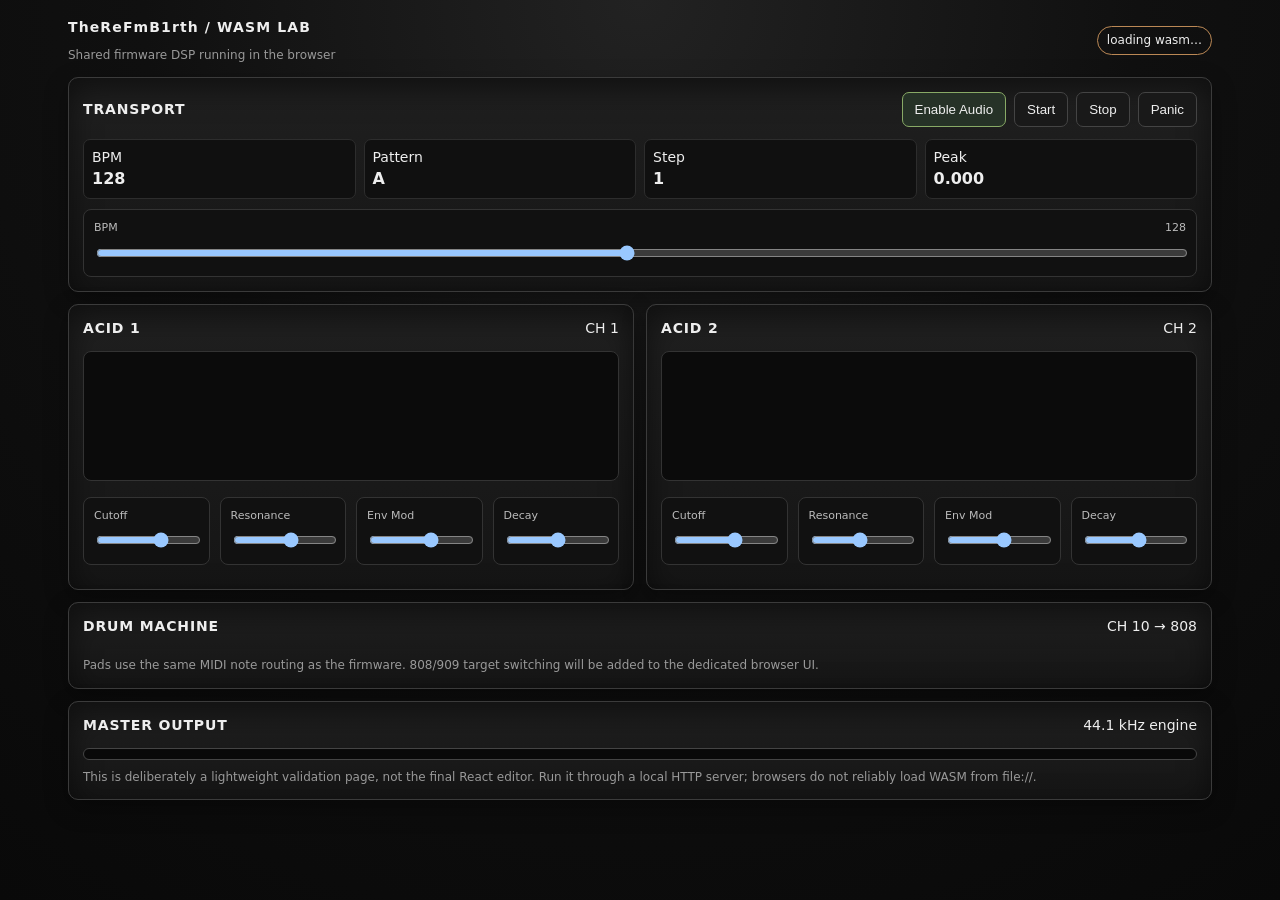
==== web/emu/index.html @ e231f52b "add browser WASM test harness" ====
<!doctype html>
<html lang="en">
<head>
  <meta charset="utf-8" />
  <meta name="viewport" content="width=device-width,initial-scale=1" />
  <title>TheReFmB1rth WASM Lab</title>
  <style>
    :root{color-scheme:dark;background:#111;color:#eee;font:14px/1.4 system-ui,sans-serif}*{box-sizing:border-box}body{margin:0;background:radial-gradient(circle at top,#222 0,#101010 45%,#090909 100%);min-height:100vh}.shell{max-width:1180px;margin:auto;padding:18px}.top{display:flex;gap:12px;align-items:center;justify-content:space-between;margin-bottom:14px}.brand{font-weight:800;letter-spacing:.08em}.status{font-size:12px;padding:5px 9px;border:1px solid #444;border-radius:999px}.ok{border-color:#5a7}.warn{border-color:#b85}.grid{display:grid;grid-template-columns:repeat(12,1fr);gap:12px}.panel{grid-column:span 6;background:linear-gradient(#202020,#151515);border:1px solid #3b3b3b;border-radius:10px;padding:14px;box-shadow:0 10px 30px #0008 inset,0 8px 24px #0005}.panel.full{grid-column:1/-1}.head{display:flex;align-items:center;justify-content:space-between;margin-bottom:12px}.title{font-weight:750;letter-spacing:.06em}.controls{display:grid;grid-template-columns:repeat(4,1fr);gap:10px}.control{background:#111;border:1px solid #333;padding:10px;border-radius:8px}.control label{display:flex;justify-content:space-between;font-size:11px;color:#bbb;margin-bottom:7px}.control input{width:100%}.row{display:flex;gap:8px;flex-wrap:wrap}.btn,.pad{appearance:none;border:1px solid #444;background:#191919;color:#eee;padding:9px 12px;border-radius:7px;cursor:pointer}.btn:hover,.pad:hover{background:#292929}.btn.primary{border-color:#8a6;background:#263227}.pad{min-width:70px}.keyboard{display:grid;grid-template-columns:repeat(13,1fr);gap:5px}.key{height:54px;border-radius:6px;background:#e8e8e8;color:#111;border:0;cursor:pointer}.key.black{background:#272727;color:#fff}.meter{height:12px;border:1px solid #444;background:#090909;border-radius:999px;overflow:hidden}.meter>i{display:block;height:100%;width:0;background:linear-gradient(90deg,#5b7,#dca54b,#c65)}canvas{width:100%;height:130px;background:#0b0b0b;border:1px solid #333;border-radius:8px}.stats{display:grid;grid-template-columns:repeat(4,1fr);gap:8px;margin-top:10px}.stat{background:#101010;border:1px solid #2d2d2d;padding:8px;border-radius:7px}.stat b{display:block;font-size:16px}.hint{color:#999;font-size:12px;margin-top:9px}.drums{display:grid;grid-template-columns:repeat(6,1fr);gap:7px}@media(max-width:800px){.panel{grid-column:1/-1}.controls{grid-template-columns:repeat(2,1fr)}.drums{grid-template-columns:repeat(3,1fr)}}
  </style>
</head>
<body>
<div class="shell">
  <div class="top"><div><div class="brand">TheReFmB1rth / WASM LAB</div><div class="hint">Shared firmware DSP running in the browser</div></div><div id="status" class="status warn">loading wasm…</div></div>
  <div class="grid">
    <section class="panel full"><div class="head"><div class="title">TRANSPORT</div><div class="row"><button id="audio" class="btn primary">Enable Audio</button><button id="start" class="btn">Start</button><button id="stop" class="btn">Stop</button><button id="panic" class="btn">Panic</button></div></div><div class="stats"><div class="stat">BPM<b id="bpmRead">128</b></div><div class="stat">Pattern<b id="pattern">A</b></div><div class="stat">Step<b id="step">1</b></div><div class="stat">Peak<b id="peak">0.000</b></div></div><div class="control" style="margin-top:10px"><label>BPM <span id="bpmVal">128</span></label><input id="bpm" type="range" min="60" max="200" value="128"></div></section>

    <section class="panel"><div class="head"><div class="title">ACID 1</div><span>CH 1</span></div><canvas id="scope1" width="600" height="130"></canvas><div class="controls" style="margin-top:10px"><div class="control"><label>Cutoff <span></span></label><input data-ch="0" data-cc="74" type="range" min="0" max="127" value="82"></div><div class="control"><label>Resonance <span></span></label><input data-ch="0" data-cc="71" type="range" min="0" max="127" value="72"></div><div class="control"><label>Env Mod <span></span></label><input data-ch="0" data-cc="1" type="range" min="0" max="127" value="78"></div><div class="control"><label>Decay <span></span></label><input data-ch="0" data-cc="73" type="range" min="0" max="127" value="64"></div></div><div class="keyboard" id="keys1" style="margin-top:10px"></div></section>

    <section class="panel"><div class="head"><div class="title">ACID 2</div><span>CH 2</span></div><canvas id="scope2" width="600" height="130"></canvas><div class="controls" style="margin-top:10px"><div class="control"><label>Cutoff <span></span></label><input data-ch="1" data-cc="74" type="range" min="0" max="127" value="76"></div><div class="control"><label>Resonance <span></span></label><input data-ch="1" data-cc="71" type="range" min="0" max="127" value="60"></div><div class="control"><label>Env Mod <span></span></label><input data-ch="1" data-cc="1" type="range" min="0" max="127" value="70"></div><div class="control"><label>Decay <span></span></label><input data-ch="1" data-cc="73" type="range" min="0" max="127" value="68"></div></div><div class="keyboard" id="keys2" style="margin-top:10px"></div></section>

    <section class="panel full"><div class="head"><div class="title">DRUM MACHINE</div><span>CH 10 → 808</span></div><div class="drums" id="drums"></div><div class="hint">Pads use the same MIDI note routing as the firmware. 808/909 target switching will be added to the dedicated browser UI.</div></section>

    <section class="panel full"><div class="head"><div class="title">MASTER OUTPUT</div><span>44.1 kHz engine</span></div><div class="meter"><i id="meter"></i></div><div class="hint">This is deliberately a lightweight validation page, not the final React editor. Run it through a local HTTP server; browsers do not reliably load WASM from file://.</div></section>
  </div>
</div>
<script type="module">
import createRefm from './refm.js';

const statusEl=document.querySelector('#status');
let mod,ctx,node,ptr,frames=1024,running=false,lastBlock=new Float32Array(frames*2);
const q=s=>document.querySelector(s);
const midi=(...bytes)=>bytes.forEach(b=>mod._refm_wasm_midi(b));
const cc=(ch,n,v)=>midi(0xB0|ch,n,Number(v));
const noteOn=(ch,n,v=110)=>midi(0x90|ch,n,v);
const noteOff=(ch,n)=>midi(0x80|ch,n,0);

function buildKeys(id,ch){const root=q(id);for(let i=0;i<13;i++){const n=48+i,b=document.createElement('button');b.className='key'+([1,3,6,8,10].includes(i%12)?' black':'');b.textContent=['C','C#','D','D#','E','F','F#','G','G#','A','A#','B','C'][i];const on=e=>{e.preventDefault();noteOn(ch,n)};const off=e=>{e.preventDefault();noteOff(ch,n)};b.addEventListener('pointerdown',on);['pointerup','pointerleave','pointercancel'].forEach(ev=>b.addEventListener(ev,off));root.appendChild(b)}}
const drumNotes=[['BD',36],['SD',38],['CP',39],['RS',37],['CH',42],['OH',46],['LT',41],['MT',45],['HT',48],['CR',49],['RD',51]];
function buildDrums(){for(const [name,n] of drumNotes){const b=document.createElement('button');b.className='pad';b.textContent=name;b.onclick=()=>noteOn(9,n,118);q('#drums').appendChild(b)}}
function drawScope(canvas,data,channel){const c=canvas.getContext('2d'),w=canvas.width,h=canvas.height;c.clearRect(0,0,w,h);c.strokeStyle='#303030';c.beginPath();c.moveTo(0,h/2);c.lineTo(w,h/2);c.stroke();c.strokeStyle=channel?'#d79b55':'#79c99e';c.beginPath();for(let x=0;x<w;x++){const i=Math.floor(x/w*frames);const y=h/2-data[i*2+channel]*h*.42;if(x===0)c.moveTo(x,y);else c.lineTo(x,y)}c.stroke()}
async function enableAudio(){if(ctx){await ctx.resume();return}ctx=new AudioContext({sampleRate:44100});ptr=mod._malloc(frames*2*4);node=ctx.createScriptProcessor(frames,0,2);node.onaudioprocess=e=>{mod._refm_wasm_render(ptr,frames);const base=ptr>>2,heap=mod.HEAP32,l=e.outputBuffer.getChannelData(0),r=e.outputBuffer.getChannelData(1);let peak=0;for(let i=0;i<frames;i++){const lv=heap[base+i*2]/32768,rv=heap[base+i*2+1]/32768;l[i]=lv;r[i]=rv;lastBlock[i*2]=lv;lastBlock[i*2+1]=rv;peak=Math.max(peak,Math.abs(lv),Math.abs(rv))}q('#meter').style.width=Math.min(100,peak*120)+'%';q('#peak').textContent=peak.toFixed(3)};node.connect(ctx.destination);await ctx.resume();q('#audio').textContent='Audio Enabled'}
function applyBpm(){const bpm=Number(q('#bpm').value);mod._refm_wasm_init(bpm);q('#bpmVal').textContent=bpm;q('#bpmRead').textContent=bpm;document.querySelectorAll('[data-cc]').forEach(el=>cc(Number(el.dataset.ch),Number(el.dataset.cc),Number(el.value)))}

try{mod=await createRefm({locateFile:p=>p.endsWith('.wasm')?'./refm.wasm':p});mod._refm_wasm_init(128);buildKeys('#keys1',0);buildKeys('#keys2',1);buildDrums();document.querySelectorAll('[data-cc]').forEach(el=>{el.addEventListener('input',()=>cc(Number(el.dataset.ch),Number(el.dataset.cc),Number(el.value)));el.dispatchEvent(new Event('input'))});q('#audio').onclick=enableAudio;q('#start').onclick=()=>{midi(0xFA);running=true};q('#stop').onclick=()=>{midi(0xFC);running=false};q('#panic').onclick=()=>mod._refm_wasm_panic();q('#bpm').onchange=applyBpm;statusEl.textContent='WASM ready';statusEl.className='status ok';setInterval(()=>{q('#step').textContent=mod._refm_wasm_step()+1;q('#pattern').textContent=String.fromCharCode(65+mod._refm_wasm_pattern());q('#bpmRead').textContent=mod._refm_wasm_bpm();drawScope(q('#scope1'),lastBlock,0);drawScope(q('#scope2'),lastBlock,1)},60)}catch(err){console.error(err);statusEl.textContent='WASM load failed';statusEl.className='status warn'}
</script>
</body>
</html>
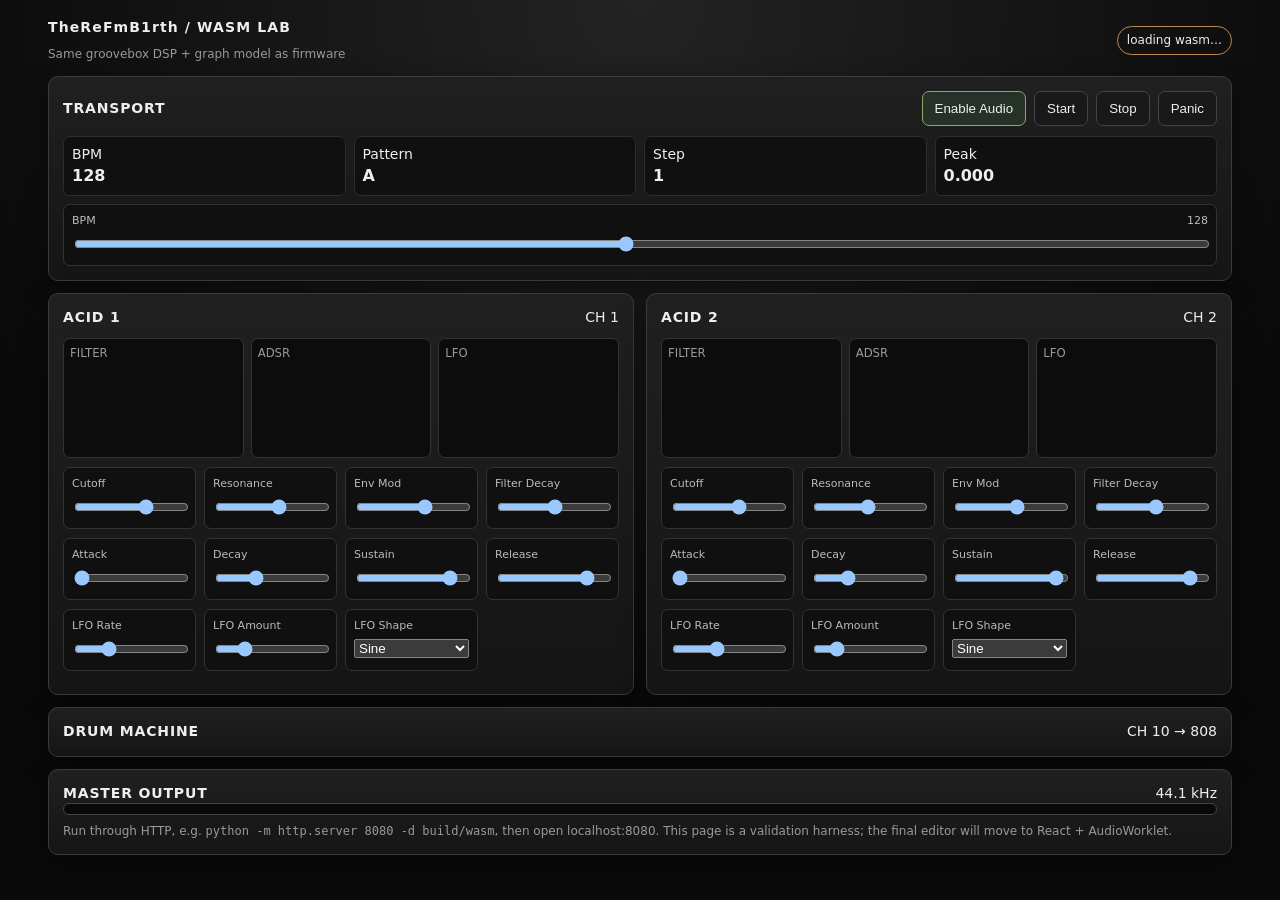
==== commit ca6f97a6: "add shared filter adsr lfo wasm graphs" ====
--- a/web/emu/index.html
+++ b/web/emu/index.html
@@ -1,47 +1,32 @@
 <!doctype html>
 <html lang="en">
 <head>
-  <meta charset="utf-8" />
-  <meta name="viewport" content="width=device-width,initial-scale=1" />
-  <title>TheReFmB1rth WASM Lab</title>
-  <style>
-    :root{color-scheme:dark;background:#111;color:#eee;font:14px/1.4 system-ui,sans-serif}*{box-sizing:border-box}body{margin:0;background:radial-gradient(circle at top,#222 0,#101010 45%,#090909 100%);min-height:100vh}.shell{max-width:1180px;margin:auto;padding:18px}.top{display:flex;gap:12px;align-items:center;justify-content:space-between;margin-bottom:14px}.brand{font-weight:800;letter-spacing:.08em}.status{font-size:12px;padding:5px 9px;border:1px solid #444;border-radius:999px}.ok{border-color:#5a7}.warn{border-color:#b85}.grid{display:grid;grid-template-columns:repeat(12,1fr);gap:12px}.panel{grid-column:span 6;background:linear-gradient(#202020,#151515);border:1px solid #3b3b3b;border-radius:10px;padding:14px;box-shadow:0 10px 30px #0008 inset,0 8px 24px #0005}.panel.full{grid-column:1/-1}.head{display:flex;align-items:center;justify-content:space-between;margin-bottom:12px}.title{font-weight:750;letter-spacing:.06em}.controls{display:grid;grid-template-columns:repeat(4,1fr);gap:10px}.control{background:#111;border:1px solid #333;padding:10px;border-radius:8px}.control label{display:flex;justify-content:space-between;font-size:11px;color:#bbb;margin-bottom:7px}.control input{width:100%}.row{display:flex;gap:8px;flex-wrap:wrap}.btn,.pad{appearance:none;border:1px solid #444;background:#191919;color:#eee;padding:9px 12px;border-radius:7px;cursor:pointer}.btn:hover,.pad:hover{background:#292929}.btn.primary{border-color:#8a6;background:#263227}.pad{min-width:70px}.keyboard{display:grid;grid-template-columns:repeat(13,1fr);gap:5px}.key{height:54px;border-radius:6px;background:#e8e8e8;color:#111;border:0;cursor:pointer}.key.black{background:#272727;color:#fff}.meter{height:12px;border:1px solid #444;background:#090909;border-radius:999px;overflow:hidden}.meter>i{display:block;height:100%;width:0;background:linear-gradient(90deg,#5b7,#dca54b,#c65)}canvas{width:100%;height:130px;background:#0b0b0b;border:1px solid #333;border-radius:8px}.stats{display:grid;grid-template-columns:repeat(4,1fr);gap:8px;margin-top:10px}.stat{background:#101010;border:1px solid #2d2d2d;padding:8px;border-radius:7px}.stat b{display:block;font-size:16px}.hint{color:#999;font-size:12px;margin-top:9px}.drums{display:grid;grid-template-columns:repeat(6,1fr);gap:7px}@media(max-width:800px){.panel{grid-column:1/-1}.controls{grid-template-columns:repeat(2,1fr)}.drums{grid-template-columns:repeat(3,1fr)}}
-  </style>
+<meta charset="utf-8"><meta name="viewport" content="width=device-width,initial-scale=1"><title>TheReFmB1rth WASM Lab</title>
+<style>
+:root{color-scheme:dark;background:#111;color:#eee;font:14px/1.4 system-ui,sans-serif}*{box-sizing:border-box}body{margin:0;background:radial-gradient(circle at top,#232323,#0a0a0a 65%);min-height:100vh}.shell{max-width:1220px;margin:auto;padding:18px}.top,.head{display:flex;gap:12px;align-items:center;justify-content:space-between}.top{margin-bottom:14px}.brand{font-weight:800;letter-spacing:.08em}.status{font-size:12px;padding:5px 9px;border:1px solid #555;border-radius:999px}.ok{border-color:#5a7}.warn{border-color:#b85}.grid{display:grid;grid-template-columns:repeat(12,1fr);gap:12px}.panel{grid-column:span 6;background:linear-gradient(#202020,#151515);border:1px solid #3b3b3b;border-radius:10px;padding:14px;box-shadow:0 8px 26px #0006}.panel.full{grid-column:1/-1}.title{font-weight:750;letter-spacing:.06em}.controls{display:grid;grid-template-columns:repeat(4,1fr);gap:8px;margin-top:9px}.control{background:#101010;border:1px solid #333;padding:8px;border-radius:7px}.control label{display:flex;justify-content:space-between;font-size:11px;color:#bbb;margin-bottom:5px}.control input,.control select{width:100%}.row{display:flex;gap:8px;flex-wrap:wrap}.btn,.pad{border:1px solid #444;background:#191919;color:#eee;padding:9px 12px;border-radius:7px;cursor:pointer}.btn.primary{border-color:#8a6;background:#263227}.keyboard{display:grid;grid-template-columns:repeat(13,1fr);gap:4px;margin-top:9px}.key{height:50px;border-radius:5px;background:#e8e8e8;color:#111;border:0}.key.black{background:#292929;color:#fff}.graphs{display:grid;grid-template-columns:repeat(3,1fr);gap:7px;margin-top:10px}.graphBox{background:#0c0c0c;border:1px solid #333;border-radius:7px;padding:6px}.graphBox small{display:block;color:#999;margin-bottom:4px}.graphBox canvas{width:100%;height:86px;display:block}.stats{display:grid;grid-template-columns:repeat(4,1fr);gap:8px;margin-top:10px}.stat{background:#101010;border:1px solid #2d2d2d;padding:8px;border-radius:7px}.stat b{display:block;font-size:16px}.meter{height:12px;border:1px solid #444;background:#090909;border-radius:999px;overflow:hidden}.meter i{display:block;height:100%;width:0;background:linear-gradient(90deg,#5b7,#dca54b,#c65)}.hint{color:#999;font-size:12px;margin-top:8px}.drums{display:grid;grid-template-columns:repeat(6,1fr);gap:7px}@media(max-width:850px){.panel{grid-column:1/-1}.controls{grid-template-columns:repeat(2,1fr)}.graphs{grid-template-columns:1fr}.drums{grid-template-columns:repeat(3,1fr)}}
+</style>
 </head>
-<body>
-<div class="shell">
-  <div class="top"><div><div class="brand">TheReFmB1rth / WASM LAB</div><div class="hint">Shared firmware DSP running in the browser</div></div><div id="status" class="status warn">loading wasm…</div></div>
-  <div class="grid">
-    <section class="panel full"><div class="head"><div class="title">TRANSPORT</div><div class="row"><button id="audio" class="btn primary">Enable Audio</button><button id="start" class="btn">Start</button><button id="stop" class="btn">Stop</button><button id="panic" class="btn">Panic</button></div></div><div class="stats"><div class="stat">BPM<b id="bpmRead">128</b></div><div class="stat">Pattern<b id="pattern">A</b></div><div class="stat">Step<b id="step">1</b></div><div class="stat">Peak<b id="peak">0.000</b></div></div><div class="control" style="margin-top:10px"><label>BPM <span id="bpmVal">128</span></label><input id="bpm" type="range" min="60" max="200" value="128"></div></section>
+<body><div class="shell">
+<div class="top"><div><div class="brand">TheReFmB1rth / WASM LAB</div><div class="hint">Same groovebox DSP + graph model as firmware</div></div><div id="status" class="status warn">loading wasm…</div></div>
+<div class="grid">
+<section class="panel full"><div class="head"><div class="title">TRANSPORT</div><div class="row"><button id="audio" class="btn primary">Enable Audio</button><button id="start" class="btn">Start</button><button id="stop" class="btn">Stop</button><button id="panic" class="btn">Panic</button></div></div><div class="stats"><div class="stat">BPM<b id="bpmRead">128</b></div><div class="stat">Pattern<b id="pattern">A</b></div><div class="stat">Step<b id="step">1</b></div><div class="stat">Peak<b id="peak">0.000</b></div></div><div class="control" style="margin-top:8px"><label>BPM <span id="bpmVal">128</span></label><input id="bpm" type="range" min="60" max="200" value="128"></div></section>
 
-    <section class="panel"><div class="head"><div class="title">ACID 1</div><span>CH 1</span></div><canvas id="scope1" width="600" height="130"></canvas><div class="controls" style="margin-top:10px"><div class="control"><label>Cutoff <span></span></label><input data-ch="0" data-cc="74" type="range" min="0" max="127" value="82"></div><div class="control"><label>Resonance <span></span></label><input data-ch="0" data-cc="71" type="range" min="0" max="127" value="72"></div><div class="control"><label>Env Mod <span></span></label><input data-ch="0" data-cc="1" type="range" min="0" max="127" value="78"></div><div class="control"><label>Decay <span></span></label><input data-ch="0" data-cc="73" type="range" min="0" max="127" value="64"></div></div><div class="keyboard" id="keys1" style="margin-top:10px"></div></section>
+<section class="panel" id="acid1"><div class="head"><div class="title">ACID 1</div><span>CH 1</span></div><div class="graphs"><div class="graphBox"><small>FILTER</small><canvas data-graph="0" width="220" height="86"></canvas></div><div class="graphBox"><small>ADSR</small><canvas data-graph="1" width="220" height="86"></canvas></div><div class="graphBox"><small>LFO</small><canvas data-graph="2" width="220" height="86"></canvas></div></div><div class="controls"><div class="control"><label>Cutoff</label><input data-ch="0" data-cc="74" type="range" min="0" max="127" value="82"></div><div class="control"><label>Resonance</label><input data-ch="0" data-cc="71" type="range" min="0" max="127" value="72"></div><div class="control"><label>Env Mod</label><input data-ch="0" data-cc="1" type="range" min="0" max="127" value="78"></div><div class="control"><label>Filter Decay</label><input data-ch="0" data-cc="73" type="range" min="0" max="127" value="64"></div></div><div class="controls"><div class="control"><label>Attack</label><input data-track="0" data-mod="0" type="range" min="0" max="127" value="0"></div><div class="control"><label>Decay</label><input data-track="0" data-mod="1" type="range" min="0" max="127" value="42"></div><div class="control"><label>Sustain</label><input data-track="0" data-mod="2" type="range" min="0" max="127" value="110"></div><div class="control"><label>Release</label><input data-track="0" data-mod="3" type="range" min="0" max="127" value="105"></div></div><div class="controls"><div class="control"><label>LFO Rate</label><input data-track="0" data-mod="4" type="range" min="0" max="127" value="35"></div><div class="control"><label>LFO Amount</label><input data-track="0" data-mod="5" type="range" min="0" max="127" value="28"></div><div class="control"><label>LFO Shape</label><select data-track="0" data-mod="6"><option value="0">Sine</option><option value="1">Triangle</option><option value="2">Saw</option><option value="3">Square</option></select></div></div><div class="keyboard" id="keys1"></div></section>
 
-    <section class="panel"><div class="head"><div class="title">ACID 2</div><span>CH 2</span></div><canvas id="scope2" width="600" height="130"></canvas><div class="controls" style="margin-top:10px"><div class="control"><label>Cutoff <span></span></label><input data-ch="1" data-cc="74" type="range" min="0" max="127" value="76"></div><div class="control"><label>Resonance <span></span></label><input data-ch="1" data-cc="71" type="range" min="0" max="127" value="60"></div><div class="control"><label>Env Mod <span></span></label><input data-ch="1" data-cc="1" type="range" min="0" max="127" value="70"></div><div class="control"><label>Decay <span></span></label><input data-ch="1" data-cc="73" type="range" min="0" max="127" value="68"></div></div><div class="keyboard" id="keys2" style="margin-top:10px"></div></section>
+<section class="panel" id="acid2"><div class="head"><div class="title">ACID 2</div><span>CH 2</span></div><div class="graphs"><div class="graphBox"><small>FILTER</small><canvas data-graph="0" width="220" height="86"></canvas></div><div class="graphBox"><small>ADSR</small><canvas data-graph="1" width="220" height="86"></canvas></div><div class="graphBox"><small>LFO</small><canvas data-graph="2" width="220" height="86"></canvas></div></div><div class="controls"><div class="control"><label>Cutoff</label><input data-ch="1" data-cc="74" type="range" min="0" max="127" value="76"></div><div class="control"><label>Resonance</label><input data-ch="1" data-cc="71" type="range" min="0" max="127" value="60"></div><div class="control"><label>Env Mod</label><input data-ch="1" data-cc="1" type="range" min="0" max="127" value="70"></div><div class="control"><label>Filter Decay</label><input data-ch="1" data-cc="73" type="range" min="0" max="127" value="68"></div></div><div class="controls"><div class="control"><label>Attack</label><input data-track="1" data-mod="0" type="range" min="0" max="127" value="0"></div><div class="control"><label>Decay</label><input data-track="1" data-mod="1" type="range" min="0" max="127" value="34"></div><div class="control"><label>Sustain</label><input data-track="1" data-mod="2" type="range" min="0" max="127" value="120"></div><div class="control"><label>Release</label><input data-track="1" data-mod="3" type="range" min="0" max="127" value="112"></div></div><div class="controls"><div class="control"><label>LFO Rate</label><input data-track="1" data-mod="4" type="range" min="0" max="127" value="48"></div><div class="control"><label>LFO Amount</label><input data-track="1" data-mod="5" type="range" min="0" max="127" value="20"></div><div class="control"><label>LFO Shape</label><select data-track="1" data-mod="6"><option value="0">Sine</option><option value="1">Triangle</option><option value="2">Saw</option><option value="3">Square</option></select></div></div><div class="keyboard" id="keys2"></div></section>
 
-    <section class="panel full"><div class="head"><div class="title">DRUM MACHINE</div><span>CH 10 → 808</span></div><div class="drums" id="drums"></div><div class="hint">Pads use the same MIDI note routing as the firmware. 808/909 target switching will be added to the dedicated browser UI.</div></section>
-
-    <section class="panel full"><div class="head"><div class="title">MASTER OUTPUT</div><span>44.1 kHz engine</span></div><div class="meter"><i id="meter"></i></div><div class="hint">This is deliberately a lightweight validation page, not the final React editor. Run it through a local HTTP server; browsers do not reliably load WASM from file://.</div></section>
-  </div>
-</div>
+<section class="panel full"><div class="head"><div class="title">DRUM MACHINE</div><span>CH 10 → 808</span></div><div class="drums" id="drums"></div></section>
+<section class="panel full"><div class="head"><div class="title">MASTER OUTPUT</div><span>44.1 kHz</span></div><div class="meter"><i id="meter"></i></div><div class="hint">Run through HTTP, e.g. <code>python -m http.server 8080 -d build/wasm</code>, then open localhost:8080. This page is a validation harness; the final editor will move to React + AudioWorklet.</div></section>
+</div></div>
 <script type="module">
 import createRefm from './refm.js';
-
-const statusEl=document.querySelector('#status');
-let mod,ctx,node,ptr,frames=1024,running=false,lastBlock=new Float32Array(frames*2);
-const q=s=>document.querySelector(s);
-const midi=(...bytes)=>bytes.forEach(b=>mod._refm_wasm_midi(b));
-const cc=(ch,n,v)=>midi(0xB0|ch,n,Number(v));
-const noteOn=(ch,n,v=110)=>midi(0x90|ch,n,v);
-const noteOff=(ch,n)=>midi(0x80|ch,n,0);
-
-function buildKeys(id,ch){const root=q(id);for(let i=0;i<13;i++){const n=48+i,b=document.createElement('button');b.className='key'+([1,3,6,8,10].includes(i%12)?' black':'');b.textContent=['C','C#','D','D#','E','F','F#','G','G#','A','A#','B','C'][i];const on=e=>{e.preventDefault();noteOn(ch,n)};const off=e=>{e.preventDefault();noteOff(ch,n)};b.addEventListener('pointerdown',on);['pointerup','pointerleave','pointercancel'].forEach(ev=>b.addEventListener(ev,off));root.appendChild(b)}}
-const drumNotes=[['BD',36],['SD',38],['CP',39],['RS',37],['CH',42],['OH',46],['LT',41],['MT',45],['HT',48],['CR',49],['RD',51]];
-function buildDrums(){for(const [name,n] of drumNotes){const b=document.createElement('button');b.className='pad';b.textContent=name;b.onclick=()=>noteOn(9,n,118);q('#drums').appendChild(b)}}
-function drawScope(canvas,data,channel){const c=canvas.getContext('2d'),w=canvas.width,h=canvas.height;c.clearRect(0,0,w,h);c.strokeStyle='#303030';c.beginPath();c.moveTo(0,h/2);c.lineTo(w,h/2);c.stroke();c.strokeStyle=channel?'#d79b55':'#79c99e';c.beginPath();for(let x=0;x<w;x++){const i=Math.floor(x/w*frames);const y=h/2-data[i*2+channel]*h*.42;if(x===0)c.moveTo(x,y);else c.lineTo(x,y)}c.stroke()}
-async function enableAudio(){if(ctx){await ctx.resume();return}ctx=new AudioContext({sampleRate:44100});ptr=mod._malloc(frames*2*4);node=ctx.createScriptProcessor(frames,0,2);node.onaudioprocess=e=>{mod._refm_wasm_render(ptr,frames);const base=ptr>>2,heap=mod.HEAP32,l=e.outputBuffer.getChannelData(0),r=e.outputBuffer.getChannelData(1);let peak=0;for(let i=0;i<frames;i++){const lv=heap[base+i*2]/32768,rv=heap[base+i*2+1]/32768;l[i]=lv;r[i]=rv;lastBlock[i*2]=lv;lastBlock[i*2+1]=rv;peak=Math.max(peak,Math.abs(lv),Math.abs(rv))}q('#meter').style.width=Math.min(100,peak*120)+'%';q('#peak').textContent=peak.toFixed(3)};node.connect(ctx.destination);await ctx.resume();q('#audio').textContent='Audio Enabled'}
-function applyBpm(){const bpm=Number(q('#bpm').value);mod._refm_wasm_init(bpm);q('#bpmVal').textContent=bpm;q('#bpmRead').textContent=bpm;document.querySelectorAll('[data-cc]').forEach(el=>cc(Number(el.dataset.ch),Number(el.dataset.cc),Number(el.value)))}
-
-try{mod=await createRefm({locateFile:p=>p.endsWith('.wasm')?'./refm.wasm':p});mod._refm_wasm_init(128);buildKeys('#keys1',0);buildKeys('#keys2',1);buildDrums();document.querySelectorAll('[data-cc]').forEach(el=>{el.addEventListener('input',()=>cc(Number(el.dataset.ch),Number(el.dataset.cc),Number(el.value)));el.dispatchEvent(new Event('input'))});q('#audio').onclick=enableAudio;q('#start').onclick=()=>{midi(0xFA);running=true};q('#stop').onclick=()=>{midi(0xFC);running=false};q('#panic').onclick=()=>mod._refm_wasm_panic();q('#bpm').onchange=applyBpm;statusEl.textContent='WASM ready';statusEl.className='status ok';setInterval(()=>{q('#step').textContent=mod._refm_wasm_step()+1;q('#pattern').textContent=String.fromCharCode(65+mod._refm_wasm_pattern());q('#bpmRead').textContent=mod._refm_wasm_bpm();drawScope(q('#scope1'),lastBlock,0);drawScope(q('#scope2'),lastBlock,1)},60)}catch(err){console.error(err);statusEl.textContent='WASM load failed';statusEl.className='status warn'}
-</script>
-</body>
-</html>
+const q=s=>document.querySelector(s),statusEl=q('#status');let mod,ctx,node,ptr,frames=1024;
+const midi=(...b)=>b.forEach(x=>mod._refm_wasm_midi(x)),cc=(ch,n,v)=>midi(0xB0|ch,n,Number(v)),noteOn=(ch,n,v=110)=>midi(0x90|ch,n,v),noteOff=(ch,n)=>midi(0x80|ch,n,0);
+function buildKeys(id,ch){const root=q(id),names=['C','C#','D','D#','E','F','F#','G','G#','A','A#','B','C'];for(let i=0;i<13;i++){const n=48+i,b=document.createElement('button');b.className='key'+([1,3,6,8,10].includes(i%12)?' black':'');b.textContent=names[i];b.onpointerdown=e=>{e.preventDefault();noteOn(ch,n)};['pointerup','pointerleave','pointercancel'].forEach(ev=>b.addEventListener(ev,e=>{e.preventDefault();noteOff(ch,n)}));root.appendChild(b)}}
+const drumNotes=[['BD',36],['SD',38],['CP',39],['RS',37],['CH',42],['OH',46],['LT',41],['MT',45],['HT',48],['CR',49],['RD',51]];function buildDrums(){for(const [name,n] of drumNotes){const b=document.createElement('button');b.className='pad';b.textContent=name;b.onclick=()=>noteOn(9,n,118);q('#drums').appendChild(b)}}
+function drawGraph(canvas,track,kind){const p=mod._refm_wasm_graph(track,kind),base=p>>1,data=mod.HEAP16,c=canvas.getContext('2d'),w=canvas.width,h=canvas.height;c.clearRect(0,0,w,h);c.strokeStyle='#303030';c.beginPath();c.moveTo(0,h/2);c.lineTo(w,h/2);c.stroke();c.strokeStyle=track?'#d79b55':'#79c99e';c.lineWidth=2;c.beginPath();for(let i=0;i<64;i++){const x=i*w/63,y=h/2-(data[base+i]/32768)*(h*.42);if(!i)c.moveTo(x,y);else c.lineTo(x,y)}c.stroke()}
+async function enableAudio(){if(ctx){await ctx.resume();return}ctx=new AudioContext({sampleRate:44100});ptr=mod._malloc(frames*8);node=ctx.createScriptProcessor(frames,0,2);node.onaudioprocess=e=>{mod._refm_wasm_render(ptr,frames);const base=ptr>>2,h=mod.HEAP32,l=e.outputBuffer.getChannelData(0),r=e.outputBuffer.getChannelData(1);let peak=0;for(let i=0;i<frames;i++){const lv=h[base+i*2]/32768,rv=h[base+i*2+1]/32768;l[i]=lv;r[i]=rv;peak=Math.max(peak,Math.abs(lv),Math.abs(rv))}q('#meter').style.width=Math.min(100,peak*120)+'%';q('#peak').textContent=peak.toFixed(3)};node.connect(ctx.destination);await ctx.resume();q('#audio').textContent='Audio Enabled'}
+function applyState(){document.querySelectorAll('[data-cc]').forEach(el=>cc(+el.dataset.ch,+el.dataset.cc,+el.value));document.querySelectorAll('[data-mod]').forEach(el=>mod._refm_wasm_set_acid_mod(+el.dataset.track,+el.dataset.mod,+el.value))}
+function applyBpm(){const bpm=+q('#bpm').value;mod._refm_wasm_init(bpm);q('#bpmVal').textContent=bpm;applyState()}
+try{mod=await createRefm({locateFile:p=>p.endsWith('.wasm')?'./refm.wasm':p});mod._refm_wasm_init(128);buildKeys('#keys1',0);buildKeys('#keys2',1);buildDrums();document.querySelectorAll('[data-cc]').forEach(el=>el.oninput=()=>cc(+el.dataset.ch,+el.dataset.cc,+el.value));document.querySelectorAll('[data-mod]').forEach(el=>el.oninput=()=>mod._refm_wasm_set_acid_mod(+el.dataset.track,+el.dataset.mod,+el.value));applyState();q('#audio').onclick=enableAudio;q('#start').onclick=()=>midi(0xFA);q('#stop').onclick=()=>midi(0xFC);q('#panic').onclick=()=>mod._refm_wasm_panic();q('#bpm').oninput=()=>q('#bpmVal').textContent=q('#bpm').value;q('#bpm').onchange=applyBpm;statusEl.textContent='WASM ready';statusEl.className='status ok';setInterval(()=>{q('#step').textContent=mod._refm_wasm_step()+1;q('#pattern').textContent=String.fromCharCode(65+mod._refm_wasm_pattern());q('#bpmRead').textContent=mod._refm_wasm_bpm();document.querySelectorAll('#acid1 canvas').forEach(c=>drawGraph(c,0,+c.dataset.graph));document.querySelectorAll('#acid2 canvas').forEach(c=>drawGraph(c,1,+c.dataset.graph))},60)}catch(err){console.error(err);statusEl.textContent='WASM load failed';statusEl.className='status warn'}
+</script></body></html>
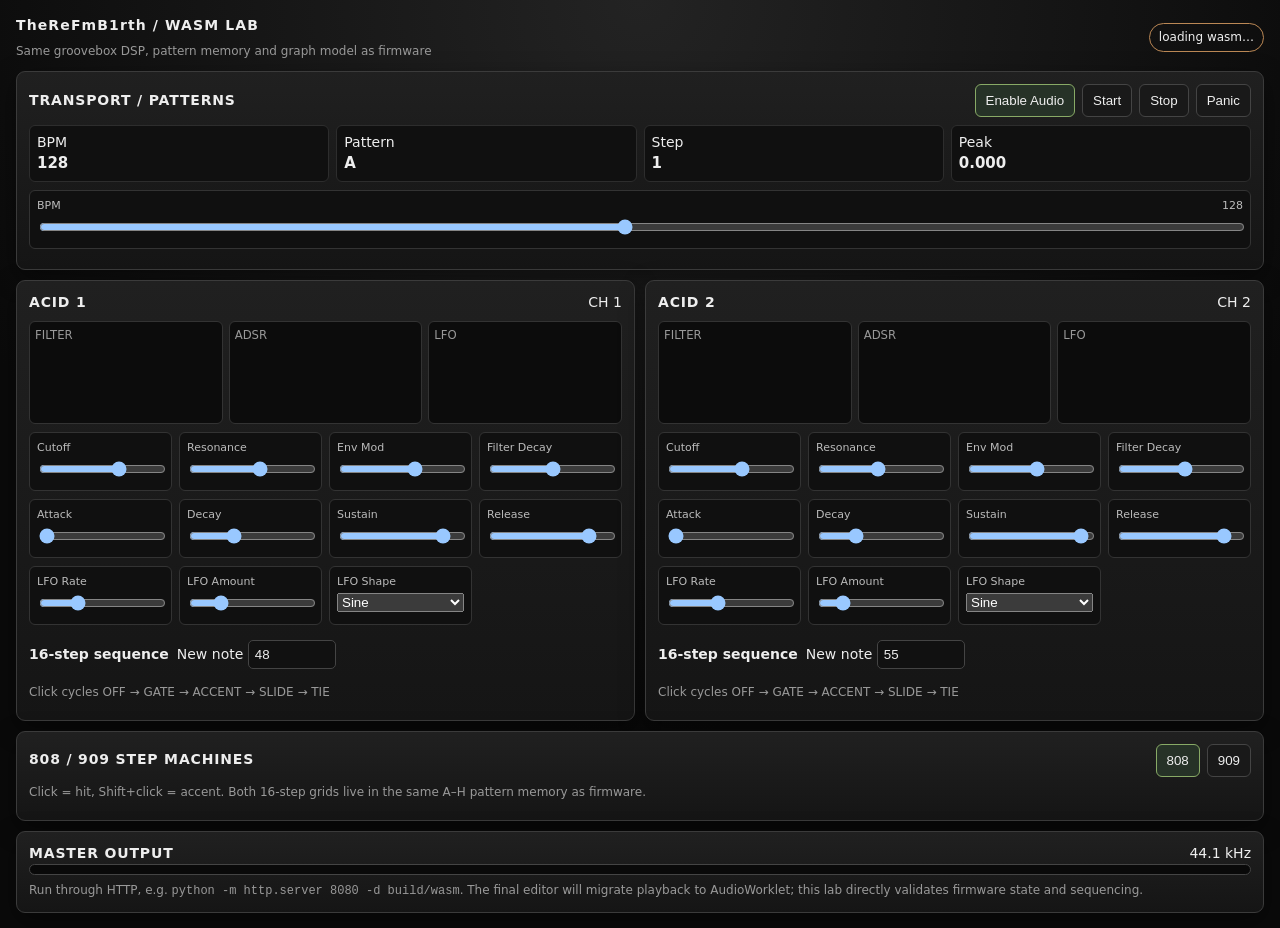
==== commit 0b4ad330: "add interactive wasm pattern and drum sequencers" ====
--- a/web/emu/index.html
+++ b/web/emu/index.html
@@ -3,30 +3,40 @@
 <head>
 <meta charset="utf-8"><meta name="viewport" content="width=device-width,initial-scale=1"><title>TheReFmB1rth WASM Lab</title>
 <style>
-:root{color-scheme:dark;background:#111;color:#eee;font:14px/1.4 system-ui,sans-serif}*{box-sizing:border-box}body{margin:0;background:radial-gradient(circle at top,#232323,#0a0a0a 65%);min-height:100vh}.shell{max-width:1220px;margin:auto;padding:18px}.top,.head{display:flex;gap:12px;align-items:center;justify-content:space-between}.top{margin-bottom:14px}.brand{font-weight:800;letter-spacing:.08em}.status{font-size:12px;padding:5px 9px;border:1px solid #555;border-radius:999px}.ok{border-color:#5a7}.warn{border-color:#b85}.grid{display:grid;grid-template-columns:repeat(12,1fr);gap:12px}.panel{grid-column:span 6;background:linear-gradient(#202020,#151515);border:1px solid #3b3b3b;border-radius:10px;padding:14px;box-shadow:0 8px 26px #0006}.panel.full{grid-column:1/-1}.title{font-weight:750;letter-spacing:.06em}.controls{display:grid;grid-template-columns:repeat(4,1fr);gap:8px;margin-top:9px}.control{background:#101010;border:1px solid #333;padding:8px;border-radius:7px}.control label{display:flex;justify-content:space-between;font-size:11px;color:#bbb;margin-bottom:5px}.control input,.control select{width:100%}.row{display:flex;gap:8px;flex-wrap:wrap}.btn,.pad{border:1px solid #444;background:#191919;color:#eee;padding:9px 12px;border-radius:7px;cursor:pointer}.btn.primary{border-color:#8a6;background:#263227}.keyboard{display:grid;grid-template-columns:repeat(13,1fr);gap:4px;margin-top:9px}.key{height:50px;border-radius:5px;background:#e8e8e8;color:#111;border:0}.key.black{background:#292929;color:#fff}.graphs{display:grid;grid-template-columns:repeat(3,1fr);gap:7px;margin-top:10px}.graphBox{background:#0c0c0c;border:1px solid #333;border-radius:7px;padding:6px}.graphBox small{display:block;color:#999;margin-bottom:4px}.graphBox canvas{width:100%;height:86px;display:block}.stats{display:grid;grid-template-columns:repeat(4,1fr);gap:8px;margin-top:10px}.stat{background:#101010;border:1px solid #2d2d2d;padding:8px;border-radius:7px}.stat b{display:block;font-size:16px}.meter{height:12px;border:1px solid #444;background:#090909;border-radius:999px;overflow:hidden}.meter i{display:block;height:100%;width:0;background:linear-gradient(90deg,#5b7,#dca54b,#c65)}.hint{color:#999;font-size:12px;margin-top:8px}.drums{display:grid;grid-template-columns:repeat(6,1fr);gap:7px}@media(max-width:850px){.panel{grid-column:1/-1}.controls{grid-template-columns:repeat(2,1fr)}.graphs{grid-template-columns:1fr}.drums{grid-template-columns:repeat(3,1fr)}}
+:root{color-scheme:dark;background:#111;color:#eee;font:14px/1.4 system-ui,sans-serif}*{box-sizing:border-box}body{margin:0;background:radial-gradient(circle at top,#232323,#0a0a0a 65%);min-height:100vh}.shell{max-width:1320px;margin:auto;padding:16px}.top,.head{display:flex;gap:12px;align-items:center;justify-content:space-between}.top{margin-bottom:12px}.brand{font-weight:800;letter-spacing:.08em}.status{font-size:12px;padding:5px 9px;border:1px solid #555;border-radius:999px}.ok{border-color:#5a7}.warn{border-color:#b85}.grid{display:grid;grid-template-columns:repeat(12,1fr);gap:10px}.panel{grid-column:span 6;background:linear-gradient(#202020,#151515);border:1px solid #3b3b3b;border-radius:9px;padding:12px;box-shadow:0 8px 26px #0006}.panel.full{grid-column:1/-1}.title{font-weight:750;letter-spacing:.06em}.controls{display:grid;grid-template-columns:repeat(4,1fr);gap:7px;margin-top:8px}.control{background:#101010;border:1px solid #333;padding:7px;border-radius:6px}.control label{display:flex;justify-content:space-between;font-size:11px;color:#bbb;margin-bottom:4px}.control input,.control select{width:100%}.row{display:flex;gap:7px;flex-wrap:wrap}.btn,.pad,.pat,.stepBtn,.drumCell{border:1px solid #444;background:#191919;color:#eee;padding:8px 10px;border-radius:6px;cursor:pointer}.btn.primary{border-color:#8a6;background:#263227}.pat.active,.stepBtn.active,.drumCell.hit{background:#314f3e;border-color:#76a98a}.stepBtn.accent,.drumCell.accent{background:#6a4d24;border-color:#d9a44c}.stepBtn.slide{background:#294d64;border-color:#6ba4c8}.stepBtn.tie{background:#51406a;border-color:#9b7cc2}.keyboard{display:grid;grid-template-columns:repeat(13,1fr);gap:3px;margin-top:8px}.key{height:44px;border-radius:5px;background:#e8e8e8;color:#111;border:0}.key.black{background:#292929;color:#fff}.graphs{display:grid;grid-template-columns:repeat(3,1fr);gap:6px;margin-top:8px}.graphBox{background:#0c0c0c;border:1px solid #333;border-radius:6px;padding:5px}.graphBox small{display:block;color:#999;margin-bottom:3px}.graphBox canvas{width:100%;height:72px;display:block}.stats{display:grid;grid-template-columns:repeat(4,1fr);gap:7px;margin-top:8px}.stat{background:#101010;border:1px solid #2d2d2d;padding:7px;border-radius:6px}.stat b{display:block;font-size:15px}.meter{height:11px;border:1px solid #444;background:#090909;border-radius:999px;overflow:hidden}.meter i{display:block;height:100%;width:0;background:linear-gradient(90deg,#5b7,#dca54b,#c65)}.hint{color:#999;font-size:12px;margin-top:7px}.seq{display:grid;grid-template-columns:repeat(16,minmax(38px,1fr));gap:4px;margin-top:7px;overflow-x:auto}.stepBtn{min-height:48px;padding:4px;font-size:11px}.stepBtn.playing,.drumCell.playing{outline:2px solid #fff8}.drumWrap{overflow:auto;margin-top:8px}.drumGrid{display:grid;grid-template-columns:58px repeat(16,34px);gap:3px;min-width:650px}.drumLabel{display:flex;align-items:center;color:#aaa;font-size:11px}.drumCell{width:34px;height:28px;padding:0}.patternRow{display:flex;gap:5px;flex-wrap:wrap}.patternRow .pat{min-width:34px}.seqTools{display:flex;align-items:center;gap:8px;flex-wrap:wrap;margin-top:7px}.noteSel{width:88px;background:#111;color:#eee;border:1px solid #444;border-radius:5px;padding:6px}@media(max-width:900px){.panel{grid-column:1/-1}.controls{grid-template-columns:repeat(2,1fr)}.graphs{grid-template-columns:1fr}.seq{grid-template-columns:repeat(8,minmax(42px,1fr))}}
 </style>
 </head>
 <body><div class="shell">
-<div class="top"><div><div class="brand">TheReFmB1rth / WASM LAB</div><div class="hint">Same groovebox DSP + graph model as firmware</div></div><div id="status" class="status warn">loading wasm…</div></div>
+<div class="top"><div><div class="brand">TheReFmB1rth / WASM LAB</div><div class="hint">Same groovebox DSP, pattern memory and graph model as firmware</div></div><div id="status" class="status warn">loading wasm…</div></div>
 <div class="grid">
-<section class="panel full"><div class="head"><div class="title">TRANSPORT</div><div class="row"><button id="audio" class="btn primary">Enable Audio</button><button id="start" class="btn">Start</button><button id="stop" class="btn">Stop</button><button id="panic" class="btn">Panic</button></div></div><div class="stats"><div class="stat">BPM<b id="bpmRead">128</b></div><div class="stat">Pattern<b id="pattern">A</b></div><div class="stat">Step<b id="step">1</b></div><div class="stat">Peak<b id="peak">0.000</b></div></div><div class="control" style="margin-top:8px"><label>BPM <span id="bpmVal">128</span></label><input id="bpm" type="range" min="60" max="200" value="128"></div></section>
+<section class="panel full"><div class="head"><div class="title">TRANSPORT / PATTERNS</div><div class="row"><button id="audio" class="btn primary">Enable Audio</button><button id="start" class="btn">Start</button><button id="stop" class="btn">Stop</button><button id="panic" class="btn">Panic</button></div></div><div class="stats"><div class="stat">BPM<b id="bpmRead">128</b></div><div class="stat">Pattern<b id="pattern">A</b></div><div class="stat">Step<b id="step">1</b></div><div class="stat">Peak<b id="peak">0.000</b></div></div><div class="control" style="margin-top:8px"><label>BPM <span id="bpmVal">128</span></label><input id="bpm" type="range" min="60" max="200" value="128"></div><div class="patternRow" id="patterns" style="margin-top:8px"></div></section>
 
-<section class="panel" id="acid1"><div class="head"><div class="title">ACID 1</div><span>CH 1</span></div><div class="graphs"><div class="graphBox"><small>FILTER</small><canvas data-graph="0" width="220" height="86"></canvas></div><div class="graphBox"><small>ADSR</small><canvas data-graph="1" width="220" height="86"></canvas></div><div class="graphBox"><small>LFO</small><canvas data-graph="2" width="220" height="86"></canvas></div></div><div class="controls"><div class="control"><label>Cutoff</label><input data-ch="0" data-cc="74" type="range" min="0" max="127" value="82"></div><div class="control"><label>Resonance</label><input data-ch="0" data-cc="71" type="range" min="0" max="127" value="72"></div><div class="control"><label>Env Mod</label><input data-ch="0" data-cc="1" type="range" min="0" max="127" value="78"></div><div class="control"><label>Filter Decay</label><input data-ch="0" data-cc="73" type="range" min="0" max="127" value="64"></div></div><div class="controls"><div class="control"><label>Attack</label><input data-track="0" data-mod="0" type="range" min="0" max="127" value="0"></div><div class="control"><label>Decay</label><input data-track="0" data-mod="1" type="range" min="0" max="127" value="42"></div><div class="control"><label>Sustain</label><input data-track="0" data-mod="2" type="range" min="0" max="127" value="110"></div><div class="control"><label>Release</label><input data-track="0" data-mod="3" type="range" min="0" max="127" value="105"></div></div><div class="controls"><div class="control"><label>LFO Rate</label><input data-track="0" data-mod="4" type="range" min="0" max="127" value="35"></div><div class="control"><label>LFO Amount</label><input data-track="0" data-mod="5" type="range" min="0" max="127" value="28"></div><div class="control"><label>LFO Shape</label><select data-track="0" data-mod="6"><option value="0">Sine</option><option value="1">Triangle</option><option value="2">Saw</option><option value="3">Square</option></select></div></div><div class="keyboard" id="keys1"></div></section>
+<section class="panel" id="acid1"><div class="head"><div class="title">ACID 1</div><span>CH 1</span></div><div class="graphs"><div class="graphBox"><small>FILTER</small><canvas data-graph="0" width="220" height="72"></canvas></div><div class="graphBox"><small>ADSR</small><canvas data-graph="1" width="220" height="72"></canvas></div><div class="graphBox"><small>LFO</small><canvas data-graph="2" width="220" height="72"></canvas></div></div><div class="controls"><div class="control"><label>Cutoff</label><input data-ch="0" data-cc="74" type="range" min="0" max="127" value="82"></div><div class="control"><label>Resonance</label><input data-ch="0" data-cc="71" type="range" min="0" max="127" value="72"></div><div class="control"><label>Env Mod</label><input data-ch="0" data-cc="1" type="range" min="0" max="127" value="78"></div><div class="control"><label>Filter Decay</label><input data-ch="0" data-cc="73" type="range" min="0" max="127" value="64"></div></div><div class="controls"><div class="control"><label>Attack</label><input data-track="0" data-mod="0" type="range" min="0" max="127" value="0"></div><div class="control"><label>Decay</label><input data-track="0" data-mod="1" type="range" min="0" max="127" value="42"></div><div class="control"><label>Sustain</label><input data-track="0" data-mod="2" type="range" min="0" max="127" value="110"></div><div class="control"><label>Release</label><input data-track="0" data-mod="3" type="range" min="0" max="127" value="105"></div></div><div class="controls"><div class="control"><label>LFO Rate</label><input data-track="0" data-mod="4" type="range" min="0" max="127" value="35"></div><div class="control"><label>LFO Amount</label><input data-track="0" data-mod="5" type="range" min="0" max="127" value="28"></div><div class="control"><label>LFO Shape</label><select data-track="0" data-mod="6"><option value="0">Sine</option><option value="1">Triangle</option><option value="2">Saw</option><option value="3">Square</option></select></div></div><div class="keyboard" id="keys1"></div><div class="seqTools"><b>16-step sequence</b><label>New note <input class="noteSel" id="note0" type="number" min="24" max="96" value="48"></label><span class="hint">Click cycles OFF → GATE → ACCENT → SLIDE → TIE</span></div><div class="seq" id="acidSeq0"></div></section>
 
-<section class="panel" id="acid2"><div class="head"><div class="title">ACID 2</div><span>CH 2</span></div><div class="graphs"><div class="graphBox"><small>FILTER</small><canvas data-graph="0" width="220" height="86"></canvas></div><div class="graphBox"><small>ADSR</small><canvas data-graph="1" width="220" height="86"></canvas></div><div class="graphBox"><small>LFO</small><canvas data-graph="2" width="220" height="86"></canvas></div></div><div class="controls"><div class="control"><label>Cutoff</label><input data-ch="1" data-cc="74" type="range" min="0" max="127" value="76"></div><div class="control"><label>Resonance</label><input data-ch="1" data-cc="71" type="range" min="0" max="127" value="60"></div><div class="control"><label>Env Mod</label><input data-ch="1" data-cc="1" type="range" min="0" max="127" value="70"></div><div class="control"><label>Filter Decay</label><input data-ch="1" data-cc="73" type="range" min="0" max="127" value="68"></div></div><div class="controls"><div class="control"><label>Attack</label><input data-track="1" data-mod="0" type="range" min="0" max="127" value="0"></div><div class="control"><label>Decay</label><input data-track="1" data-mod="1" type="range" min="0" max="127" value="34"></div><div class="control"><label>Sustain</label><input data-track="1" data-mod="2" type="range" min="0" max="127" value="120"></div><div class="control"><label>Release</label><input data-track="1" data-mod="3" type="range" min="0" max="127" value="112"></div></div><div class="controls"><div class="control"><label>LFO Rate</label><input data-track="1" data-mod="4" type="range" min="0" max="127" value="48"></div><div class="control"><label>LFO Amount</label><input data-track="1" data-mod="5" type="range" min="0" max="127" value="20"></div><div class="control"><label>LFO Shape</label><select data-track="1" data-mod="6"><option value="0">Sine</option><option value="1">Triangle</option><option value="2">Saw</option><option value="3">Square</option></select></div></div><div class="keyboard" id="keys2"></div></section>
+<section class="panel" id="acid2"><div class="head"><div class="title">ACID 2</div><span>CH 2</span></div><div class="graphs"><div class="graphBox"><small>FILTER</small><canvas data-graph="0" width="220" height="72"></canvas></div><div class="graphBox"><small>ADSR</small><canvas data-graph="1" width="220" height="72"></canvas></div><div class="graphBox"><small>LFO</small><canvas data-graph="2" width="220" height="72"></canvas></div></div><div class="controls"><div class="control"><label>Cutoff</label><input data-ch="1" data-cc="74" type="range" min="0" max="127" value="76"></div><div class="control"><label>Resonance</label><input data-ch="1" data-cc="71" type="range" min="0" max="127" value="60"></div><div class="control"><label>Env Mod</label><input data-ch="1" data-cc="1" type="range" min="0" max="127" value="70"></div><div class="control"><label>Filter Decay</label><input data-ch="1" data-cc="73" type="range" min="0" max="127" value="68"></div></div><div class="controls"><div class="control"><label>Attack</label><input data-track="1" data-mod="0" type="range" min="0" max="127" value="0"></div><div class="control"><label>Decay</label><input data-track="1" data-mod="1" type="range" min="0" max="127" value="34"></div><div class="control"><label>Sustain</label><input data-track="1" data-mod="2" type="range" min="0" max="127" value="120"></div><div class="control"><label>Release</label><input data-track="1" data-mod="3" type="range" min="0" max="127" value="112"></div></div><div class="controls"><div class="control"><label>LFO Rate</label><input data-track="1" data-mod="4" type="range" min="0" max="127" value="48"></div><div class="control"><label>LFO Amount</label><input data-track="1" data-mod="5" type="range" min="0" max="127" value="20"></div><div class="control"><label>LFO Shape</label><select data-track="1" data-mod="6"><option value="0">Sine</option><option value="1">Triangle</option><option value="2">Saw</option><option value="3">Square</option></select></div></div><div class="keyboard" id="keys2"></div><div class="seqTools"><b>16-step sequence</b><label>New note <input class="noteSel" id="note1" type="number" min="24" max="96" value="55"></label><span class="hint">Click cycles OFF → GATE → ACCENT → SLIDE → TIE</span></div><div class="seq" id="acidSeq1"></div></section>
 
-<section class="panel full"><div class="head"><div class="title">DRUM MACHINE</div><span>CH 10 → 808</span></div><div class="drums" id="drums"></div></section>
-<section class="panel full"><div class="head"><div class="title">MASTER OUTPUT</div><span>44.1 kHz</span></div><div class="meter"><i id="meter"></i></div><div class="hint">Run through HTTP, e.g. <code>python -m http.server 8080 -d build/wasm</code>, then open localhost:8080. This page is a validation harness; the final editor will move to React + AudioWorklet.</div></section>
+<section class="panel full"><div class="head"><div class="title">808 / 909 STEP MACHINES</div><div class="row"><button class="btn drumTab primary" data-drum="0">808</button><button class="btn drumTab" data-drum="1">909</button></div></div><div class="hint">Click = hit, Shift+click = accent. Both 16-step grids live in the same A–H pattern memory as firmware.</div><div class="drumWrap"><div class="drumGrid" id="drumGrid"></div></div></section>
+<section class="panel full"><div class="head"><div class="title">MASTER OUTPUT</div><span>44.1 kHz</span></div><div class="meter"><i id="meter"></i></div><div class="hint">Run through HTTP, e.g. <code>python -m http.server 8080 -d build/wasm</code>. The final editor will migrate playback to AudioWorklet; this lab directly validates firmware state and sequencing.</div></section>
 </div></div>
 <script type="module">
 import createRefm from './refm.js';
-const q=s=>document.querySelector(s),statusEl=q('#status');let mod,ctx,node,ptr,frames=1024;
+const q=s=>document.querySelector(s),qa=s=>[...document.querySelectorAll(s)],statusEl=q('#status');let mod,ctx,node,ptr,frames=1024,currentDrum=0,lastStep=-1;
 const midi=(...b)=>b.forEach(x=>mod._refm_wasm_midi(x)),cc=(ch,n,v)=>midi(0xB0|ch,n,Number(v)),noteOn=(ch,n,v=110)=>midi(0x90|ch,n,v),noteOff=(ch,n)=>midi(0x80|ch,n,0);
+const drumNames=['BD','SD','CP','RS','CH','OH','LT','MT','HT','CR','RD'];
 function buildKeys(id,ch){const root=q(id),names=['C','C#','D','D#','E','F','F#','G','G#','A','A#','B','C'];for(let i=0;i<13;i++){const n=48+i,b=document.createElement('button');b.className='key'+([1,3,6,8,10].includes(i%12)?' black':'');b.textContent=names[i];b.onpointerdown=e=>{e.preventDefault();noteOn(ch,n)};['pointerup','pointerleave','pointercancel'].forEach(ev=>b.addEventListener(ev,e=>{e.preventDefault();noteOff(ch,n)}));root.appendChild(b)}}
-const drumNotes=[['BD',36],['SD',38],['CP',39],['RS',37],['CH',42],['OH',46],['LT',41],['MT',45],['HT',48],['CR',49],['RD',51]];function buildDrums(){for(const [name,n] of drumNotes){const b=document.createElement('button');b.className='pad';b.textContent=name;b.onclick=()=>noteOn(9,n,118);q('#drums').appendChild(b)}}
 function drawGraph(canvas,track,kind){const p=mod._refm_wasm_graph(track,kind),base=p>>1,data=mod.HEAP16,c=canvas.getContext('2d'),w=canvas.width,h=canvas.height;c.clearRect(0,0,w,h);c.strokeStyle='#303030';c.beginPath();c.moveTo(0,h/2);c.lineTo(w,h/2);c.stroke();c.strokeStyle=track?'#d79b55':'#79c99e';c.lineWidth=2;c.beginPath();for(let i=0;i<64;i++){const x=i*w/63,y=h/2-(data[base+i]/32768)*(h*.42);if(!i)c.moveTo(x,y);else c.lineTo(x,y)}c.stroke()}
 async function enableAudio(){if(ctx){await ctx.resume();return}ctx=new AudioContext({sampleRate:44100});ptr=mod._malloc(frames*8);node=ctx.createScriptProcessor(frames,0,2);node.onaudioprocess=e=>{mod._refm_wasm_render(ptr,frames);const base=ptr>>2,h=mod.HEAP32,l=e.outputBuffer.getChannelData(0),r=e.outputBuffer.getChannelData(1);let peak=0;for(let i=0;i<frames;i++){const lv=h[base+i*2]/32768,rv=h[base+i*2+1]/32768;l[i]=lv;r[i]=rv;peak=Math.max(peak,Math.abs(lv),Math.abs(rv))}q('#meter').style.width=Math.min(100,peak*120)+'%';q('#peak').textContent=peak.toFixed(3)};node.connect(ctx.destination);await ctx.resume();q('#audio').textContent='Audio Enabled'}
-function applyState(){document.querySelectorAll('[data-cc]').forEach(el=>cc(+el.dataset.ch,+el.dataset.cc,+el.value));document.querySelectorAll('[data-mod]').forEach(el=>mod._refm_wasm_set_acid_mod(+el.dataset.track,+el.dataset.mod,+el.value))}
-function applyBpm(){const bpm=+q('#bpm').value;mod._refm_wasm_init(bpm);q('#bpmVal').textContent=bpm;applyState()}
-try{mod=await createRefm({locateFile:p=>p.endsWith('.wasm')?'./refm.wasm':p});mod._refm_wasm_init(128);buildKeys('#keys1',0);buildKeys('#keys2',1);buildDrums();document.querySelectorAll('[data-cc]').forEach(el=>el.oninput=()=>cc(+el.dataset.ch,+el.dataset.cc,+el.value));document.querySelectorAll('[data-mod]').forEach(el=>el.oninput=()=>mod._refm_wasm_set_acid_mod(+el.dataset.track,+el.dataset.mod,+el.value));applyState();q('#audio').onclick=enableAudio;q('#start').onclick=()=>midi(0xFA);q('#stop').onclick=()=>midi(0xFC);q('#panic').onclick=()=>mod._refm_wasm_panic();q('#bpm').oninput=()=>q('#bpmVal').textContent=q('#bpm').value;q('#bpm').onchange=applyBpm;statusEl.textContent='WASM ready';statusEl.className='status ok';setInterval(()=>{q('#step').textContent=mod._refm_wasm_step()+1;q('#pattern').textContent=String.fromCharCode(65+mod._refm_wasm_pattern());q('#bpmRead').textContent=mod._refm_wasm_bpm();document.querySelectorAll('#acid1 canvas').forEach(c=>drawGraph(c,0,+c.dataset.graph));document.querySelectorAll('#acid2 canvas').forEach(c=>drawGraph(c,1,+c.dataset.graph))},60)}catch(err){console.error(err);statusEl.textContent='WASM load failed';statusEl.className='status warn'}
+function applyState(){qa('[data-cc]').forEach(el=>cc(+el.dataset.ch,+el.dataset.cc,+el.value));qa('[data-mod]').forEach(el=>mod._refm_wasm_set_acid_mod(+el.dataset.track,+el.dataset.mod,+el.value))}
+function applyBpm(){const bpm=+q('#bpm').value;mod._refm_wasm_init(bpm);q('#bpmVal').textContent=bpm;applyState();refreshAll()}
+function buildPatterns(){const root=q('#patterns');for(let p=0;p<8;p++){const b=document.createElement('button');b.className='pat';b.textContent=String.fromCharCode(65+p);b.onclick=()=>{mod._refm_wasm_select_pattern(p);refreshAll()};root.appendChild(b)}}
+function acidState(track,step){const packed=mod._refm_wasm_get_acid_step(track,step)>>>0;return{note:packed&255,flags:(packed>>>8)&255,prob:(packed>>>16)&255}}
+function writeAcid(track,step,state){mod._refm_wasm_set_acid_step(track,step,state.note,state.flags,state.prob||100)}
+function buildAcidSeq(track){const root=q('#acidSeq'+track);for(let s=0;s<16;s++){const b=document.createElement('button');b.className='stepBtn';b.dataset.step=s;b.onclick=()=>{let st=acidState(track,s),f=st.flags;const seq=[0,1,3,5,9],i=Math.max(0,seq.indexOf(f));f=seq[(i+1)%seq.length];st.flags=f;if(f&& !st.note)st.note=+q('#note'+track).value;st.prob=100;writeAcid(track,s,st);refreshAcid(track)};b.ondblclick=e=>{e.preventDefault();let st=acidState(track,s);st.note=+q('#note'+track).value;writeAcid(track,s,st);refreshAcid(track)};root.appendChild(b)}}
+function refreshAcid(track){qa('#acidSeq'+track+' .stepBtn').forEach((b,s)=>{const st=acidState(track,s),f=st.flags;b.className='stepBtn'+(f?' active':'')+(f&2?' accent':'')+(f&4?' slide':'')+(f&8?' tie':'');b.textContent=(s+1)+'\n'+(f?(st.note||'-'):'—')})}
+function buildDrumGrid(){const root=q('#drumGrid');root.innerHTML='';root.appendChild(document.createElement('div'));for(let s=0;s<16;s++){const h=document.createElement('div');h.className='drumLabel';h.textContent=s+1;root.appendChild(h)}for(let v=0;v<11;v++){const lab=document.createElement('div');lab.className='drumLabel';lab.textContent=drumNames[v];root.appendChild(lab);for(let s=0;s<16;s++){const b=document.createElement('button');b.className='drumCell';b.dataset.voice=v;b.dataset.step=s;b.onclick=e=>{const packed=mod._refm_wasm_get_drum_step(currentDrum,s)>>>0;let hits=packed&0xffff,acc=(packed>>>16)&0xffff,bit=1<<v;if(e.shiftKey){if(hits&bit)acc^=bit;else{hits|=bit;acc|=bit}}else{hits^=bit;if(!(hits&bit))acc&=~bit}mod._refm_wasm_set_drum_step(currentDrum,s,hits,acc);refreshDrums()};root.appendChild(b)}}}
+function refreshDrums(){qa('.drumCell').forEach(b=>{const s=+b.dataset.step,v=+b.dataset.voice,packed=mod._refm_wasm_get_drum_step(currentDrum,s)>>>0,hits=packed&0xffff,acc=(packed>>>16)&0xffff,bit=1<<v;b.className='drumCell'+(hits&bit?' hit':'')+(acc&bit?' accent':'')})}
+function refreshPatterns(){const p=mod._refm_wasm_pattern();qa('.pat').forEach((b,i)=>b.className='pat'+(i===p?' active':''));q('#pattern').textContent=String.fromCharCode(65+p)}
+function refreshAll(){refreshPatterns();refreshAcid(0);refreshAcid(1);refreshDrums()}
+function playhead(step){if(step===lastStep)return;lastStep=step;qa('.stepBtn,.drumCell').forEach(b=>b.classList.toggle('playing',+b.dataset.step===step))}
+try{mod=await createRefm({locateFile:p=>p.endsWith('.wasm')?'./refm.wasm':p});mod._refm_wasm_init(128);buildKeys('#keys1',0);buildKeys('#keys2',1);buildPatterns();buildAcidSeq(0);buildAcidSeq(1);buildDrumGrid();qa('[data-cc]').forEach(el=>el.oninput=()=>cc(+el.dataset.ch,+el.dataset.cc,+el.value));qa('[data-mod]').forEach(el=>el.oninput=()=>mod._refm_wasm_set_acid_mod(+el.dataset.track,+el.dataset.mod,+el.value));qa('.drumTab').forEach(b=>b.onclick=()=>{currentDrum=+b.dataset.drum;qa('.drumTab').forEach(x=>x.classList.toggle('primary',x===b));refreshDrums()});applyState();refreshAll();q('#audio').onclick=enableAudio;q('#start').onclick=()=>midi(0xFA);q('#stop').onclick=()=>midi(0xFC);q('#panic').onclick=()=>mod._refm_wasm_panic();q('#bpm').oninput=()=>q('#bpmVal').textContent=q('#bpm').value;q('#bpm').onchange=applyBpm;statusEl.textContent='WASM ready';statusEl.className='status ok';setInterval(()=>{const s=mod._refm_wasm_step();q('#step').textContent=s+1;refreshPatterns();q('#bpmRead').textContent=mod._refm_wasm_bpm();playhead(s);qa('#acid1 canvas').forEach(c=>drawGraph(c,0,+c.dataset.graph));qa('#acid2 canvas').forEach(c=>drawGraph(c,1,+c.dataset.graph))},60)}catch(err){console.error(err);statusEl.textContent='WASM load failed';statusEl.className='status warn'}
 </script></body></html>
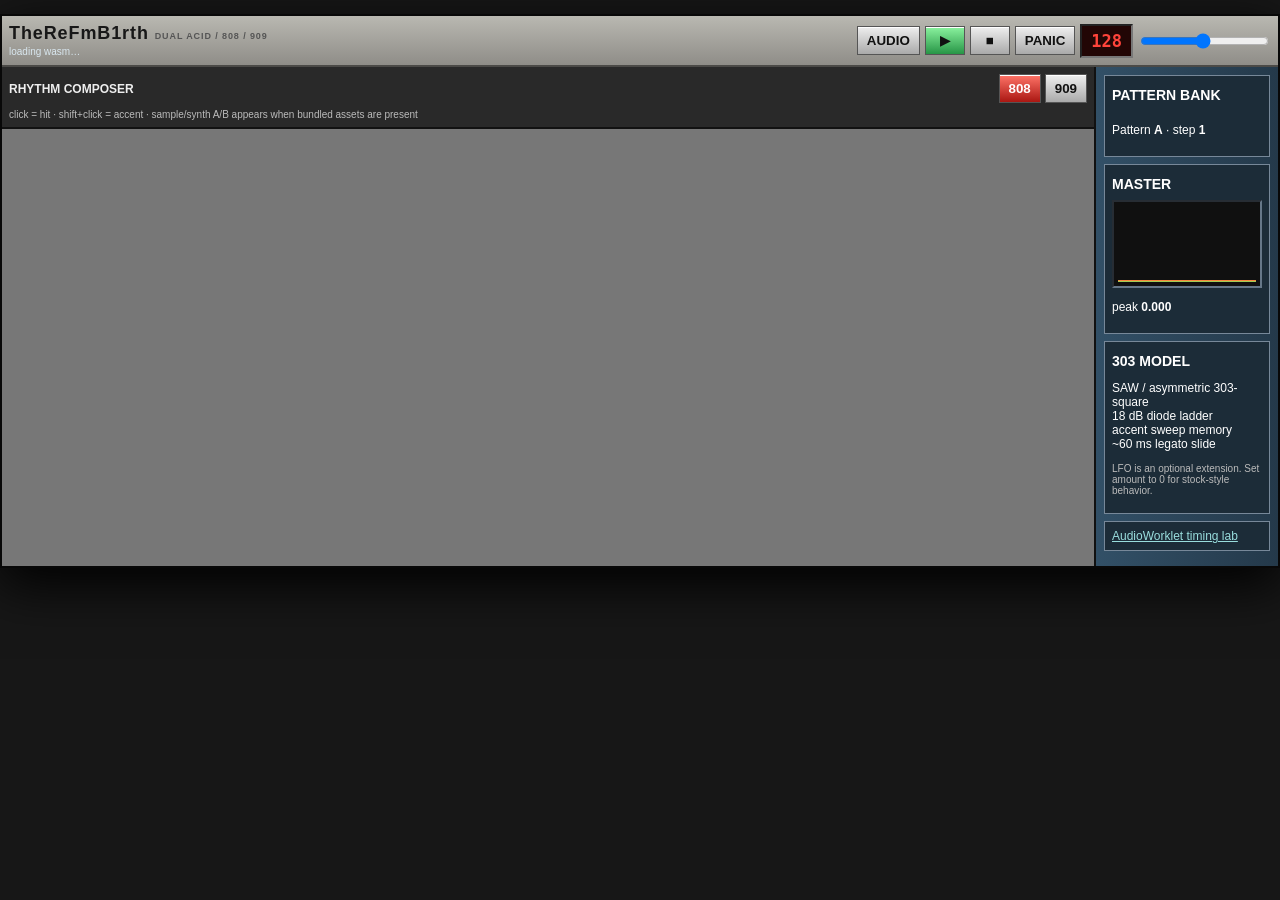
==== commit bc4c71e2: "redesign wasm lab as rebirth-inspired groovebox" ====
--- a/web/emu/index.html
+++ b/web/emu/index.html
@@ -1,42 +1,34 @@
 <!doctype html>
-<html lang="en">
-<head>
-<meta charset="utf-8"><meta name="viewport" content="width=device-width,initial-scale=1"><title>TheReFmB1rth WASM Lab</title>
+<html lang="en"><head><meta charset="utf-8"><meta name="viewport" content="width=device-width,initial-scale=1">
+<title>TheReFmB1rth</title>
 <style>
-:root{color-scheme:dark;background:#111;color:#eee;font:14px/1.4 system-ui,sans-serif}*{box-sizing:border-box}body{margin:0;background:radial-gradient(circle at top,#232323,#0a0a0a 65%);min-height:100vh}.shell{max-width:1320px;margin:auto;padding:16px}.top,.head{display:flex;gap:12px;align-items:center;justify-content:space-between}.top{margin-bottom:12px}.brand{font-weight:800;letter-spacing:.08em}.status{font-size:12px;padding:5px 9px;border:1px solid #555;border-radius:999px}.ok{border-color:#5a7}.warn{border-color:#b85}.grid{display:grid;grid-template-columns:repeat(12,1fr);gap:10px}.panel{grid-column:span 6;background:linear-gradient(#202020,#151515);border:1px solid #3b3b3b;border-radius:9px;padding:12px;box-shadow:0 8px 26px #0006}.panel.full{grid-column:1/-1}.title{font-weight:750;letter-spacing:.06em}.controls{display:grid;grid-template-columns:repeat(4,1fr);gap:7px;margin-top:8px}.control{background:#101010;border:1px solid #333;padding:7px;border-radius:6px}.control label{display:flex;justify-content:space-between;font-size:11px;color:#bbb;margin-bottom:4px}.control input,.control select{width:100%}.row{display:flex;gap:7px;flex-wrap:wrap}.btn,.pad,.pat,.stepBtn,.drumCell{border:1px solid #444;background:#191919;color:#eee;padding:8px 10px;border-radius:6px;cursor:pointer}.btn.primary{border-color:#8a6;background:#263227}.pat.active,.stepBtn.active,.drumCell.hit{background:#314f3e;border-color:#76a98a}.stepBtn.accent,.drumCell.accent{background:#6a4d24;border-color:#d9a44c}.stepBtn.slide{background:#294d64;border-color:#6ba4c8}.stepBtn.tie{background:#51406a;border-color:#9b7cc2}.keyboard{display:grid;grid-template-columns:repeat(13,1fr);gap:3px;margin-top:8px}.key{height:44px;border-radius:5px;background:#e8e8e8;color:#111;border:0}.key.black{background:#292929;color:#fff}.graphs{display:grid;grid-template-columns:repeat(3,1fr);gap:6px;margin-top:8px}.graphBox{background:#0c0c0c;border:1px solid #333;border-radius:6px;padding:5px}.graphBox small{display:block;color:#999;margin-bottom:3px}.graphBox canvas{width:100%;height:72px;display:block}.stats{display:grid;grid-template-columns:repeat(4,1fr);gap:7px;margin-top:8px}.stat{background:#101010;border:1px solid #2d2d2d;padding:7px;border-radius:6px}.stat b{display:block;font-size:15px}.meter{height:11px;border:1px solid #444;background:#090909;border-radius:999px;overflow:hidden}.meter i{display:block;height:100%;width:0;background:linear-gradient(90deg,#5b7,#dca54b,#c65)}.hint{color:#999;font-size:12px;margin-top:7px}.seq{display:grid;grid-template-columns:repeat(16,minmax(38px,1fr));gap:4px;margin-top:7px;overflow-x:auto}.stepBtn{min-height:48px;padding:4px;font-size:11px}.stepBtn.playing,.drumCell.playing{outline:2px solid #fff8}.drumWrap{overflow:auto;margin-top:8px}.drumGrid{display:grid;grid-template-columns:58px repeat(16,34px);gap:3px;min-width:650px}.drumLabel{display:flex;align-items:center;color:#aaa;font-size:11px}.drumCell{width:34px;height:28px;padding:0}.patternRow{display:flex;gap:5px;flex-wrap:wrap}.patternRow .pat{min-width:34px}.seqTools{display:flex;align-items:center;gap:8px;flex-wrap:wrap;margin-top:7px}.noteSel{width:88px;background:#111;color:#eee;border:1px solid #444;border-radius:5px;padding:6px}@media(max-width:900px){.panel{grid-column:1/-1}.controls{grid-template-columns:repeat(2,1fr)}.graphs{grid-template-columns:1fr}.seq{grid-template-columns:repeat(8,minmax(42px,1fr))}}
-</style>
-</head>
-<body><div class="shell">
-<div class="top"><div><div class="brand">TheReFmB1rth / WASM LAB</div><div class="hint">Same groovebox DSP, pattern memory and graph model as firmware</div></div><div id="status" class="status warn">loading wasm…</div></div>
-<div class="grid">
-<section class="panel full"><div class="head"><div class="title">TRANSPORT / PATTERNS</div><div class="row"><button id="audio" class="btn primary">Enable Audio</button><button id="start" class="btn">Start</button><button id="stop" class="btn">Stop</button><button id="panic" class="btn">Panic</button></div></div><div class="stats"><div class="stat">BPM<b id="bpmRead">128</b></div><div class="stat">Pattern<b id="pattern">A</b></div><div class="stat">Step<b id="step">1</b></div><div class="stat">Peak<b id="peak">0.000</b></div></div><div class="control" style="margin-top:8px"><label>BPM <span id="bpmVal">128</span></label><input id="bpm" type="range" min="60" max="200" value="128"></div><div class="patternRow" id="patterns" style="margin-top:8px"></div></section>
-
-<section class="panel" id="acid1"><div class="head"><div class="title">ACID 1</div><span>CH 1</span></div><div class="graphs"><div class="graphBox"><small>FILTER</small><canvas data-graph="0" width="220" height="72"></canvas></div><div class="graphBox"><small>ADSR</small><canvas data-graph="1" width="220" height="72"></canvas></div><div class="graphBox"><small>LFO</small><canvas data-graph="2" width="220" height="72"></canvas></div></div><div class="controls"><div class="control"><label>Cutoff</label><input data-ch="0" data-cc="74" type="range" min="0" max="127" value="82"></div><div class="control"><label>Resonance</label><input data-ch="0" data-cc="71" type="range" min="0" max="127" value="72"></div><div class="control"><label>Env Mod</label><input data-ch="0" data-cc="1" type="range" min="0" max="127" value="78"></div><div class="control"><label>Filter Decay</label><input data-ch="0" data-cc="73" type="range" min="0" max="127" value="64"></div></div><div class="controls"><div class="control"><label>Attack</label><input data-track="0" data-mod="0" type="range" min="0" max="127" value="0"></div><div class="control"><label>Decay</label><input data-track="0" data-mod="1" type="range" min="0" max="127" value="42"></div><div class="control"><label>Sustain</label><input data-track="0" data-mod="2" type="range" min="0" max="127" value="110"></div><div class="control"><label>Release</label><input data-track="0" data-mod="3" type="range" min="0" max="127" value="105"></div></div><div class="controls"><div class="control"><label>LFO Rate</label><input data-track="0" data-mod="4" type="range" min="0" max="127" value="35"></div><div class="control"><label>LFO Amount</label><input data-track="0" data-mod="5" type="range" min="0" max="127" value="28"></div><div class="control"><label>LFO Shape</label><select data-track="0" data-mod="6"><option value="0">Sine</option><option value="1">Triangle</option><option value="2">Saw</option><option value="3">Square</option></select></div></div><div class="keyboard" id="keys1"></div><div class="seqTools"><b>16-step sequence</b><label>New note <input class="noteSel" id="note0" type="number" min="24" max="96" value="48"></label><span class="hint">Click cycles OFF → GATE → ACCENT → SLIDE → TIE</span></div><div class="seq" id="acidSeq0"></div></section>
-
-<section class="panel" id="acid2"><div class="head"><div class="title">ACID 2</div><span>CH 2</span></div><div class="graphs"><div class="graphBox"><small>FILTER</small><canvas data-graph="0" width="220" height="72"></canvas></div><div class="graphBox"><small>ADSR</small><canvas data-graph="1" width="220" height="72"></canvas></div><div class="graphBox"><small>LFO</small><canvas data-graph="2" width="220" height="72"></canvas></div></div><div class="controls"><div class="control"><label>Cutoff</label><input data-ch="1" data-cc="74" type="range" min="0" max="127" value="76"></div><div class="control"><label>Resonance</label><input data-ch="1" data-cc="71" type="range" min="0" max="127" value="60"></div><div class="control"><label>Env Mod</label><input data-ch="1" data-cc="1" type="range" min="0" max="127" value="70"></div><div class="control"><label>Filter Decay</label><input data-ch="1" data-cc="73" type="range" min="0" max="127" value="68"></div></div><div class="controls"><div class="control"><label>Attack</label><input data-track="1" data-mod="0" type="range" min="0" max="127" value="0"></div><div class="control"><label>Decay</label><input data-track="1" data-mod="1" type="range" min="0" max="127" value="34"></div><div class="control"><label>Sustain</label><input data-track="1" data-mod="2" type="range" min="0" max="127" value="120"></div><div class="control"><label>Release</label><input data-track="1" data-mod="3" type="range" min="0" max="127" value="112"></div></div><div class="controls"><div class="control"><label>LFO Rate</label><input data-track="1" data-mod="4" type="range" min="0" max="127" value="48"></div><div class="control"><label>LFO Amount</label><input data-track="1" data-mod="5" type="range" min="0" max="127" value="20"></div><div class="control"><label>LFO Shape</label><select data-track="1" data-mod="6"><option value="0">Sine</option><option value="1">Triangle</option><option value="2">Saw</option><option value="3">Square</option></select></div></div><div class="keyboard" id="keys2"></div><div class="seqTools"><b>16-step sequence</b><label>New note <input class="noteSel" id="note1" type="number" min="24" max="96" value="55"></label><span class="hint">Click cycles OFF → GATE → ACCENT → SLIDE → TIE</span></div><div class="seq" id="acidSeq1"></div></section>
-
-<section class="panel full"><div class="head"><div class="title">808 / 909 STEP MACHINES</div><div class="row"><button class="btn drumTab primary" data-drum="0">808</button><button class="btn drumTab" data-drum="1">909</button></div></div><div class="hint">Click = hit, Shift+click = accent. Both 16-step grids live in the same A–H pattern memory as firmware.</div><div class="drumWrap"><div class="drumGrid" id="drumGrid"></div></div></section>
-<section class="panel full"><div class="head"><div class="title">MASTER OUTPUT</div><span>44.1 kHz</span></div><div class="meter"><i id="meter"></i></div><div class="hint">Run through HTTP, e.g. <code>python -m http.server 8080 -d build/wasm</code>. The final editor will migrate playback to AudioWorklet; this lab directly validates firmware state and sequencing.</div></section>
-</div></div>
+:root{--red:#d64038;--amber:#f2a23a;--green:#5ac27c;--ink:#171717;--metal:#c8c5bd;--line:#777;--dark:#252525;--blue:#4a8aa6}*{box-sizing:border-box}body{margin:0;background:#171717;color:#181818;font:12px Arial,Helvetica,sans-serif}.rack{max-width:1420px;margin:14px auto;border:2px solid #080808;background:#777;box-shadow:0 16px 50px #000}.master{display:grid;grid-template-columns:1fr auto;gap:8px;padding:7px;background:linear-gradient(#b9b8b1,#8f8d88);border-bottom:2px solid #4b4a47}.brand{font-weight:900;font-size:18px;letter-spacing:.05em}.brand small{font-size:9px;color:#555}.transport{display:flex;gap:5px;align-items:center}.digit{background:#220605;color:#ff443b;border:2px inset #777;padding:5px 9px;font:700 17px monospace}.btn{border:1px solid #555;background:linear-gradient(#eee,#aaa);color:#111;padding:6px 9px;min-width:40px;font-weight:700;box-shadow:inset 0 1px #fff}.btn.on,.step.on{background:linear-gradient(#ff7468,#aa1712);color:#fff}.btn.play{background:linear-gradient(#8bf39f,#279546)}.machines{display:grid;grid-template-columns:minmax(0,1fr) 184px}.main{min-width:0}.acid{background:linear-gradient(90deg,#d6d3cb,#aaa79f 55%,#d7d4cc);border-bottom:2px solid #686660;padding:7px}.acidHead{display:grid;grid-template-columns:115px 1fr 184px;gap:8px;align-items:center}.acidTitle{font-weight:900;font-size:15px}.bank{display:grid;grid-template-columns:repeat(4,28px);gap:3px}.bank button{height:24px}.knobs{display:grid;grid-template-columns:80px repeat(6,minmax(64px,1fr));gap:6px}.ctl{border-left:1px solid #888;padding-left:5px;text-align:center}.ctl label{display:block;font-weight:700;font-size:9px;letter-spacing:.04em}.ctl input[type=range]{width:100%;accent-color:#222}.wave{display:flex;gap:3px}.wave button{flex:1;padding:5px 2px}.wave button.on{background:#222;color:#fff}.scope{background:#161616;border:2px inset #888;padding:2px}.scope canvas{width:100%;height:44px;display:block}.seqWrap{display:grid;grid-template-columns:80px 1fr;gap:6px;margin-top:6px}.seqMeta{background:#222;color:#eee;padding:6px}.seq{display:grid;grid-template-columns:repeat(16,minmax(28px,1fr));gap:3px}.step{height:38px;border:1px solid #666;background:linear-gradient(#eee,#aaa);font-size:9px;position:relative}.step:before{content:'';position:absolute;top:3px;left:50%;width:6px;height:6px;border-radius:50%;background:#511;transform:translateX(-50%);box-shadow:0 0 4px #000}.step.on:before{background:#ff3b30;box-shadow:0 0 7px #ff3b30}.step.accent{background:linear-gradient(#ffd26e,#d4821b)}.step.slide{outline:2px solid var(--blue)}.step.playing{box-shadow:0 0 0 2px #fff inset}.lfoRow{display:flex;gap:6px;align-items:center;margin-top:5px;background:#b8b5ae;padding:4px;border-top:1px solid #888}.lfoRow select,.lfoRow input{max-width:130px}.drums{background:#292929;color:#eee;padding:7px;border-bottom:2px solid #111}.drumTop{display:flex;justify-content:space-between;align-items:center}.drumTabs{display:flex;gap:4px}.drumGrid{overflow:auto;margin-top:6px}.dg{display:grid;grid-template-columns:42px repeat(16,32px);gap:3px;min-width:590px}.dl{display:flex;align-items:center;color:#ddd;font-weight:700}.dc{width:32px;height:26px;border:1px solid #555;background:#eee}.dc.hit{background:#ef7c2f}.dc.acc{background:#ffe05f}.dc.playing{box-shadow:inset 0 0 0 2px white}.side{background:linear-gradient(90deg,#325067,#24394a);color:#fff;border-left:2px solid #111;padding:8px}.side h3{margin:4px 0 8px}.side .module{border:1px solid #789;background:#1c2c38;padding:7px;margin-bottom:7px}.meter{height:88px;background:#101010;border:2px inset #678;display:flex;align-items:flex-end;padding:4px}.meter i{display:block;width:100%;height:2%;background:linear-gradient(#e44,#fc3,#4c7)}.status{font-size:10px;color:#d9e7ef}.hint{color:#bbb;font-size:10px}.keys{display:grid;grid-template-columns:repeat(13,1fr);gap:2px;margin-top:5px}.key{height:28px;background:white;border:1px solid #777}.key.black{background:#222;color:white}@media(max-width:900px){.machines{grid-template-columns:1fr}.side{border-left:0;border-top:2px solid #111}.acidHead{grid-template-columns:1fr}.knobs{grid-template-columns:repeat(2,1fr)}.seq{grid-template-columns:repeat(8,1fr)}}
+</style></head><body><div class="rack">
+<header class="master"><div><div class="brand">TheReFmB1rth <small>DUAL ACID / 808 / 909</small></div><span id="status" class="status">loading wasm…</span></div><div class="transport"><button id="audio" class="btn">AUDIO</button><button id="start" class="btn play">▶</button><button id="stop" class="btn">■</button><button id="panic" class="btn">PANIC</button><span class="digit" id="bpmRead">128</span><input id="bpm" type="range" min="60" max="200" value="128"></div></header>
+<div class="machines"><main class="main">
+<div id="acidHost"></div>
+<section class="drums"><div class="drumTop"><b>RHYTHM COMPOSER</b><div class="drumTabs"><button class="btn on" data-drum="0">808</button><button class="btn" data-drum="1">909</button></div></div><div class="drumGrid"><div class="dg" id="drumGrid"></div></div><div class="hint">click = hit · shift+click = accent · sample/synth A/B appears when bundled assets are present</div></section>
+</main><aside class="side"><div class="module"><h3>PATTERN BANK</h3><div class="bank" id="patterns"></div><p>Pattern <b id="pattern">A</b> · step <b id="step">1</b></p></div><div class="module"><h3>MASTER</h3><div class="meter"><i id="meter"></i></div><p>peak <b id="peak">0.000</b></p></div><div class="module"><h3>303 MODEL</h3><p>SAW / asymmetric 303-square<br>18 dB diode ladder<br>accent sweep memory<br>~60 ms legato slide</p><p class="hint">LFO is an optional extension. Set amount to 0 for stock-style behavior.</p></div><div class="module"><a style="color:#9dd" href="./worklet.html">AudioWorklet timing lab</a></div></aside></div></div>
 <script type="module">
 import createRefm from './refm.js';
-const q=s=>document.querySelector(s),qa=s=>[...document.querySelectorAll(s)],statusEl=q('#status');let mod,ctx,node,ptr,frames=1024,currentDrum=0,lastStep=-1;
+const q=s=>document.querySelector(s),qa=s=>[...document.querySelectorAll(s)];let mod,ctx,node,ptr,frames=1024,currentDrum=0,lastStep=-1;
+const acidDefaults=[{cut:52,res:88,env:92,dec:50,acc:80,wave:0},{cut:45,res:76,env:82,dec:62,acc:72,wave:1}];
+const drumNames=['BD','SD','CP','RS','CH','OH','LT','MT','HT','CR','RD'];
 const midi=(...b)=>b.forEach(x=>mod._refm_wasm_midi(x)),cc=(ch,n,v)=>midi(0xB0|ch,n,Number(v)),noteOn=(ch,n,v=110)=>midi(0x90|ch,n,v),noteOff=(ch,n)=>midi(0x80|ch,n,0);
-const drumNames=['BD','SD','CP','RS','CH','OH','LT','MT','HT','CR','RD'];
-function buildKeys(id,ch){const root=q(id),names=['C','C#','D','D#','E','F','F#','G','G#','A','A#','B','C'];for(let i=0;i<13;i++){const n=48+i,b=document.createElement('button');b.className='key'+([1,3,6,8,10].includes(i%12)?' black':'');b.textContent=names[i];b.onpointerdown=e=>{e.preventDefault();noteOn(ch,n)};['pointerup','pointerleave','pointercancel'].forEach(ev=>b.addEventListener(ev,e=>{e.preventDefault();noteOff(ch,n)}));root.appendChild(b)}}
-function drawGraph(canvas,track,kind){const p=mod._refm_wasm_graph(track,kind),base=p>>1,data=mod.HEAP16,c=canvas.getContext('2d'),w=canvas.width,h=canvas.height;c.clearRect(0,0,w,h);c.strokeStyle='#303030';c.beginPath();c.moveTo(0,h/2);c.lineTo(w,h/2);c.stroke();c.strokeStyle=track?'#d79b55':'#79c99e';c.lineWidth=2;c.beginPath();for(let i=0;i<64;i++){const x=i*w/63,y=h/2-(data[base+i]/32768)*(h*.42);if(!i)c.moveTo(x,y);else c.lineTo(x,y)}c.stroke()}
-async function enableAudio(){if(ctx){await ctx.resume();return}ctx=new AudioContext({sampleRate:44100});ptr=mod._malloc(frames*8);node=ctx.createScriptProcessor(frames,0,2);node.onaudioprocess=e=>{mod._refm_wasm_render(ptr,frames);const base=ptr>>2,h=mod.HEAP32,l=e.outputBuffer.getChannelData(0),r=e.outputBuffer.getChannelData(1);let peak=0;for(let i=0;i<frames;i++){const lv=h[base+i*2]/32768,rv=h[base+i*2+1]/32768;l[i]=lv;r[i]=rv;peak=Math.max(peak,Math.abs(lv),Math.abs(rv))}q('#meter').style.width=Math.min(100,peak*120)+'%';q('#peak').textContent=peak.toFixed(3)};node.connect(ctx.destination);await ctx.resume();q('#audio').textContent='Audio Enabled'}
-function applyState(){qa('[data-cc]').forEach(el=>cc(+el.dataset.ch,+el.dataset.cc,+el.value));qa('[data-mod]').forEach(el=>mod._refm_wasm_set_acid_mod(+el.dataset.track,+el.dataset.mod,+el.value))}
-function applyBpm(){const bpm=+q('#bpm').value;mod._refm_wasm_init(bpm);q('#bpmVal').textContent=bpm;applyState();refreshAll()}
-function buildPatterns(){const root=q('#patterns');for(let p=0;p<8;p++){const b=document.createElement('button');b.className='pat';b.textContent=String.fromCharCode(65+p);b.onclick=()=>{mod._refm_wasm_select_pattern(p);refreshAll()};root.appendChild(b)}}
-function acidState(track,step){const packed=mod._refm_wasm_get_acid_step(track,step)>>>0;return{note:packed&255,flags:(packed>>>8)&255,prob:(packed>>>16)&255}}
-function writeAcid(track,step,state){mod._refm_wasm_set_acid_step(track,step,state.note,state.flags,state.prob||100)}
-function buildAcidSeq(track){const root=q('#acidSeq'+track);for(let s=0;s<16;s++){const b=document.createElement('button');b.className='stepBtn';b.dataset.step=s;b.onclick=()=>{let st=acidState(track,s),f=st.flags;const seq=[0,1,3,5,9],i=Math.max(0,seq.indexOf(f));f=seq[(i+1)%seq.length];st.flags=f;if(f&& !st.note)st.note=+q('#note'+track).value;st.prob=100;writeAcid(track,s,st);refreshAcid(track)};b.ondblclick=e=>{e.preventDefault();let st=acidState(track,s);st.note=+q('#note'+track).value;writeAcid(track,s,st);refreshAcid(track)};root.appendChild(b)}}
-function refreshAcid(track){qa('#acidSeq'+track+' .stepBtn').forEach((b,s)=>{const st=acidState(track,s),f=st.flags;b.className='stepBtn'+(f?' active':'')+(f&2?' accent':'')+(f&4?' slide':'')+(f&8?' tie':'');b.textContent=(s+1)+'\n'+(f?(st.note||'-'):'—')})}
-function buildDrumGrid(){const root=q('#drumGrid');root.innerHTML='';root.appendChild(document.createElement('div'));for(let s=0;s<16;s++){const h=document.createElement('div');h.className='drumLabel';h.textContent=s+1;root.appendChild(h)}for(let v=0;v<11;v++){const lab=document.createElement('div');lab.className='drumLabel';lab.textContent=drumNames[v];root.appendChild(lab);for(let s=0;s<16;s++){const b=document.createElement('button');b.className='drumCell';b.dataset.voice=v;b.dataset.step=s;b.onclick=e=>{const packed=mod._refm_wasm_get_drum_step(currentDrum,s)>>>0;let hits=packed&0xffff,acc=(packed>>>16)&0xffff,bit=1<<v;if(e.shiftKey){if(hits&bit)acc^=bit;else{hits|=bit;acc|=bit}}else{hits^=bit;if(!(hits&bit))acc&=~bit}mod._refm_wasm_set_drum_step(currentDrum,s,hits,acc);refreshDrums()};root.appendChild(b)}}}
-function refreshDrums(){qa('.drumCell').forEach(b=>{const s=+b.dataset.step,v=+b.dataset.voice,packed=mod._refm_wasm_get_drum_step(currentDrum,s)>>>0,hits=packed&0xffff,acc=(packed>>>16)&0xffff,bit=1<<v;b.className='drumCell'+(hits&bit?' hit':'')+(acc&bit?' accent':'')})}
-function refreshPatterns(){const p=mod._refm_wasm_pattern();qa('.pat').forEach((b,i)=>b.className='pat'+(i===p?' active':''));q('#pattern').textContent=String.fromCharCode(65+p)}
-function refreshAll(){refreshPatterns();refreshAcid(0);refreshAcid(1);refreshDrums()}
-function playhead(step){if(step===lastStep)return;lastStep=step;qa('.stepBtn,.drumCell').forEach(b=>b.classList.toggle('playing',+b.dataset.step===step))}
-try{mod=await createRefm({locateFile:p=>p.endsWith('.wasm')?'./refm.wasm':p});mod._refm_wasm_init(128);buildKeys('#keys1',0);buildKeys('#keys2',1);buildPatterns();buildAcidSeq(0);buildAcidSeq(1);buildDrumGrid();qa('[data-cc]').forEach(el=>el.oninput=()=>cc(+el.dataset.ch,+el.dataset.cc,+el.value));qa('[data-mod]').forEach(el=>el.oninput=()=>mod._refm_wasm_set_acid_mod(+el.dataset.track,+el.dataset.mod,+el.value));qa('.drumTab').forEach(b=>b.onclick=()=>{currentDrum=+b.dataset.drum;qa('.drumTab').forEach(x=>x.classList.toggle('primary',x===b));refreshDrums()});applyState();refreshAll();q('#audio').onclick=enableAudio;q('#start').onclick=()=>midi(0xFA);q('#stop').onclick=()=>midi(0xFC);q('#panic').onclick=()=>mod._refm_wasm_panic();q('#bpm').oninput=()=>q('#bpmVal').textContent=q('#bpm').value;q('#bpm').onchange=applyBpm;statusEl.textContent='WASM ready';statusEl.className='status ok';setInterval(()=>{const s=mod._refm_wasm_step();q('#step').textContent=s+1;refreshPatterns();q('#bpmRead').textContent=mod._refm_wasm_bpm();playhead(s);qa('#acid1 canvas').forEach(c=>drawGraph(c,0,+c.dataset.graph));qa('#acid2 canvas').forEach(c=>drawGraph(c,1,+c.dataset.graph))},60)}catch(err){console.error(err);statusEl.textContent='WASM load failed';statusEl.className='status warn'}
+function acidPanel(t){let d=acidDefaults[t];return `<section class="acid" id="acid${t}"><div class="acidHead"><div><div class="acidTitle">ACID ${t+1}</div><div class="wave"><button class="btn waveBtn ${d.wave?'':'on'}" data-track="${t}" data-wave="0">SAW</button><button class="btn waveBtn ${d.wave?'on':''}" data-track="${t}" data-wave="1">SQUARE</button></div></div><div class="knobs"><div class="ctl"><label>TUNE / WAVE</label><div class="scope"><canvas data-track="${t}" data-graph="0" width="150" height="44"></canvas></div></div>${[['CUTOFF',74,d.cut],['RESO',71,d.res],['ENV.MOD',1,d.env],['DECAY',73,d.dec]].map(x=>`<div class="ctl"><label>${x[0]}</label><input data-ch="${t}" data-cc="${x[1]}" type="range" min="0" max="127" value="${x[2]}"></div>`).join('')}<div class="ctl"><label>ACCENT</label><input data-accent="${t}" type="range" min="0" max="127" value="${d.acc}"></div><div class="ctl"><label>DRIVE</label><input data-drive="${t}" type="range" min="0" max="127" value="18"></div></div><div class="scope"><canvas data-track="${t}" data-graph="1" width="180" height="54"></canvas></div></div><div class="keys" id="keys${t}"></div><div class="seqWrap"><div class="seqMeta"><b>PITCH MODE</b><br><input id="note${t}" type="number" min="24" max="96" value="${t?55:48}" style="width:58px"><br><span class="hint">OFF→NOTE→ACC→SLIDE→TIE</span></div><div class="seq" id="seq${t}"></div></div><div class="lfoRow"><b>MOD LFO</b><span>rate</span><input data-mod-track="${t}" data-mod="4" type="range" min="0" max="127" value="35"><span>amount</span><input data-mod-track="${t}" data-mod="5" type="range" min="0" max="127" value="0"><select data-mod-track="${t}" data-mod="6"><option value="0">SINE</option><option value="1">TRIANGLE</option><option value="2">SAW</option><option value="3">SQUARE</option></select><div class="scope" style="width:150px"><canvas data-track="${t}" data-graph="2" width="150" height="36"></canvas></div></div></section>`}
+q('#acidHost').innerHTML=acidPanel(0)+acidPanel(1);
+function buildKeys(t){const names=['C','C#','D','D#','E','F','F#','G','G#','A','A#','B','C'],root=q('#keys'+t);for(let i=0;i<13;i++){let b=document.createElement('button'),n=48+i;b.className='key'+([1,3,6,8,10].includes(i%12)?' black':'');b.textContent=names[i];b.onpointerdown=()=>noteOn(t,n);b.onpointerup=()=>noteOff(t,n);b.onpointerleave=()=>noteOff(t,n);root.appendChild(b)}}
+function buildPatterns(){for(let i=0;i<8;i++){let b=document.createElement('button');b.className='btn'+(i===0?' on':'');b.textContent=String.fromCharCode(65+i);b.onclick=()=>{mod._refm_wasm_select_pattern(i);qa('#patterns .btn').forEach((x,j)=>x.classList.toggle('on',j===i));refreshSeq();refreshDrums()};q('#patterns').appendChild(b)}}
+function buildSeq(t){let root=q('#seq'+t);for(let i=0;i<16;i++){let b=document.createElement('button');b.className='step';b.dataset.i=i;b.onclick=()=>cycleStep(t,i,b);root.appendChild(b)}refreshSeqTrack(t)}
+function cycleStep(t,i,b){let x=mod._refm_wasm_get_acid_step(t,i)>>>0,n=x&255,f=(x>>8)&255,p=(x>>16)&255,states=[0,1,3,5,9],idx=states.indexOf(f&15);idx=(idx+1)%states.length;f=states[idx];if(!n)n=+q('#note'+t).value;mod._refm_wasm_set_acid_step(t,i,n,f,p||100);paintStep(b,n,f)}
+function paintStep(b,n,f){b.className='step'+(f&1?' on':'')+(f&2?' accent':'')+(f&4?' slide':'');b.textContent=f&1?n:'–';if(f&8)b.textContent='T'+n}
+function refreshSeqTrack(t){qa(`#seq${t} .step`).forEach((b,i)=>{let x=mod._refm_wasm_get_acid_step(t,i)>>>0;paintStep(b,x&255,(x>>8)&255)})}function refreshSeq(){refreshSeqTrack(0);refreshSeqTrack(1)}
+function buildDrums(){let root=q('#drumGrid');root.innerHTML='';for(let v=0;v<11;v++){let l=document.createElement('div');l.className='dl';l.textContent=drumNames[v];root.appendChild(l);for(let s=0;s<16;s++){let b=document.createElement('button');b.className='dc';b.dataset.v=v;b.dataset.s=s;b.onclick=e=>{let x=mod._refm_wasm_get_drum_step(currentDrum,s)>>>0,h=x&65535,a=x>>>16,bit=1<<v;if(e.shiftKey){h|=bit;a^=bit}else{h^=bit;if(!(h&bit))a&=~bit}mod._refm_wasm_set_drum_step(currentDrum,s,h,a);refreshDrums()};root.appendChild(b)}}refreshDrums()}
+function refreshDrums(){qa('.dc').forEach(b=>{let s=+b.dataset.s,v=+b.dataset.v,x=mod._refm_wasm_get_drum_step(currentDrum,s)>>>0,h=x&65535,a=x>>>16,bit=1<<v;b.className='dc'+(h&bit?' hit':'')+(a&bit?' acc':'')})}
+function drawGraph(c){let t=+c.dataset.track,k=+c.dataset.graph,p=mod._refm_wasm_graph(t,k),base=p>>1,h=mod.HEAP16,x=c.getContext('2d'),w=c.width,hh=c.height;x.fillStyle='#101010';x.fillRect(0,0,w,hh);x.strokeStyle=k===2?'#7fd3ff':'#ff4a42';x.lineWidth=2;x.beginPath();for(let i=0;i<64;i++){let px=i*w/63,py=k===2?hh/2-h[base+i]/32768*hh*.4:hh-5-(h[base+i]/32768)*(hh-10);i?x.lineTo(px,py):x.moveTo(px,py)}x.stroke()}
+async function enableAudio(){if(ctx){await ctx.resume();return}ctx=new AudioContext({sampleRate:44100});ptr=mod._malloc(frames*8);node=ctx.createScriptProcessor(frames,0,2);node.onaudioprocess=e=>{mod._refm_wasm_render(ptr,frames);let base=ptr>>2,H=mod.HEAP32,L=e.outputBuffer.getChannelData(0),R=e.outputBuffer.getChannelData(1),pk=0;for(let i=0;i<frames;i++){L[i]=H[base+i*2]/32768;R[i]=H[base+i*2+1]/32768;pk=Math.max(pk,Math.abs(L[i]),Math.abs(R[i]))}q('#meter').style.height=Math.min(100,pk*120)+'%';q('#peak').textContent=pk.toFixed(3)};node.connect(ctx.destination);await ctx.resume();q('#audio').classList.add('on')}
+function applyControls(){qa('[data-cc]').forEach(e=>cc(+e.dataset.ch,+e.dataset.cc,+e.value));qa('[data-accent]').forEach(e=>mod._refm_wasm_set_acid_accent(+e.dataset.accent,+e.value));qa('[data-drive]').forEach(e=>mod._refm_wasm_set_acid_drive(+e.dataset.drive,+e.value));qa('[data-mod-track]').forEach(e=>mod._refm_wasm_set_acid_mod(+e.dataset.modTrack,+e.dataset.mod,+e.value));qa('.waveBtn.on').forEach(e=>mod._refm_wasm_set_acid_wave(+e.dataset.track,+e.dataset.wave))}
+try{mod=await createRefm({locateFile:p=>p.endsWith('.wasm')?'./refm.wasm':p});mod._refm_wasm_init(128);q('#status').textContent='WASM READY · authentic 303 model';buildPatterns();buildKeys(0);buildKeys(1);buildSeq(0);buildSeq(1);buildDrums();applyControls()}catch(e){q('#status').textContent='WASM ERROR '+e;throw e}
+q('#audio').onclick=enableAudio;q('#start').onclick=()=>midi(0xFA);q('#stop').onclick=()=>midi(0xFC);q('#panic').onclick=()=>mod._refm_wasm_panic();q('#bpm').oninput=e=>{q('#bpmRead').textContent=e.target.value;mod._refm_wasm_init(+e.target.value);applyControls();refreshSeq();refreshDrums()};qa('[data-cc]').forEach(e=>e.oninput=()=>cc(+e.dataset.ch,+e.dataset.cc,+e.value));qa('[data-accent]').forEach(e=>e.oninput=()=>mod._refm_wasm_set_acid_accent(+e.dataset.accent,+e.value));qa('[data-drive]').forEach(e=>e.oninput=()=>mod._refm_wasm_set_acid_drive(+e.dataset.drive,+e.value));qa('[data-mod-track]').forEach(e=>e.oninput=()=>mod._refm_wasm_set_acid_mod(+e.dataset.modTrack,+e.dataset.mod,+e.value));qa('.waveBtn').forEach(e=>e.onclick=()=>{let t=+e.dataset.track;qa(`.waveBtn[data-track="${t}"]`).forEach(x=>x.classList.remove('on'));e.classList.add('on');mod._refm_wasm_set_acid_wave(t,+e.dataset.wave)});qa('.drumTabs .btn').forEach(e=>e.onclick=()=>{currentDrum=+e.dataset.drum;qa('.drumTabs .btn').forEach((x,i)=>x.classList.toggle('on',i===currentDrum));refreshDrums()});
+setInterval(()=>{let s=mod._refm_wasm_step(),p=mod._refm_wasm_pattern();q('#step').textContent=s+1;q('#pattern').textContent=String.fromCharCode(65+p);qa('.step').forEach(b=>b.classList.toggle('playing',+b.dataset.i===s));qa('.dc').forEach(b=>b.classList.toggle('playing',+b.dataset.s===s));qa('canvas[data-graph]').forEach(drawGraph);lastStep=s},50);
 </script></body></html>
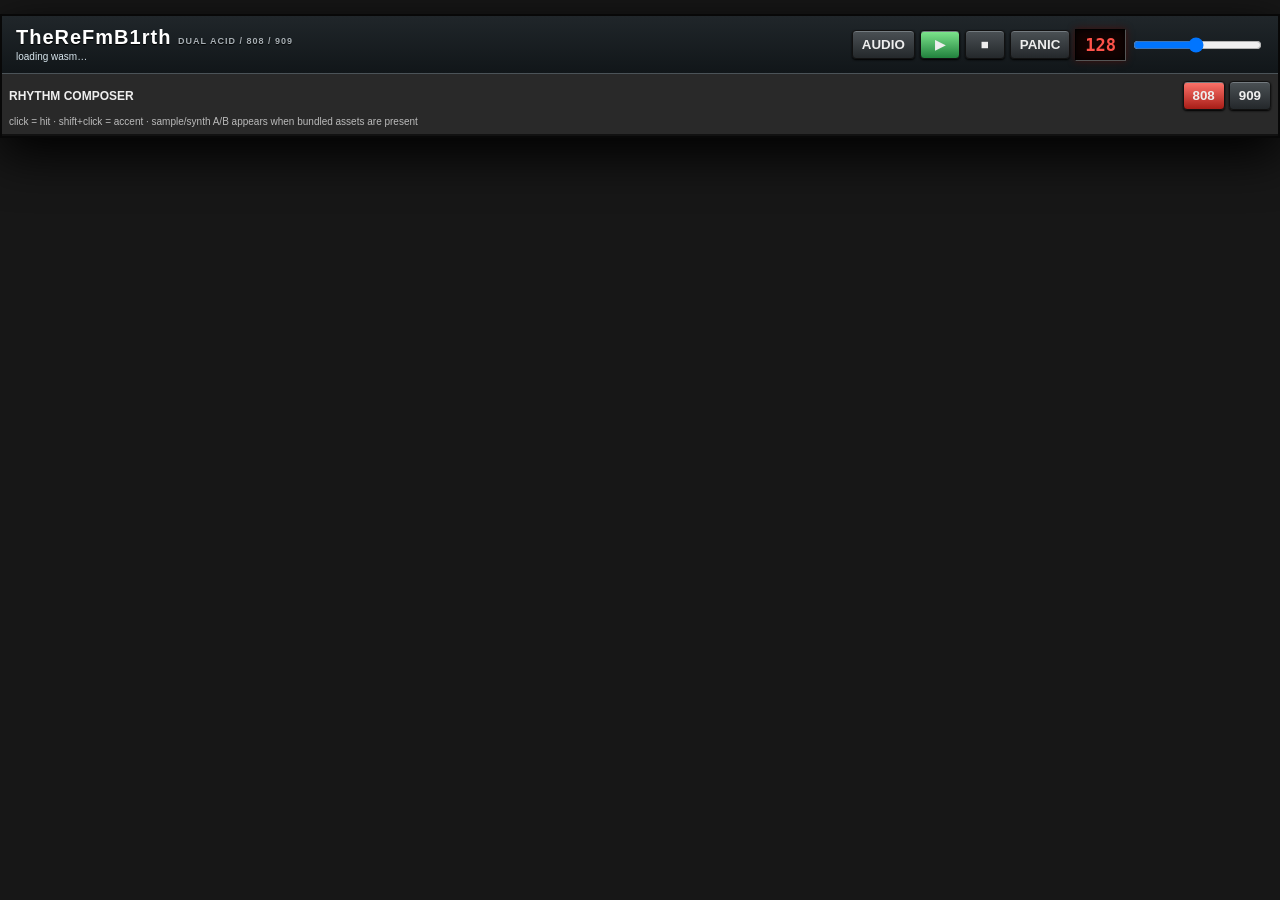
==== commit 022cd0ea: "activate hardware rack skin in wasm source ui" ====
--- a/web/emu/index.html
+++ b/web/emu/index.html
@@ -1,16 +1,16 @@
 <!doctype html>
 <html lang="en"><head><meta charset="utf-8"><meta name="viewport" content="width=device-width,initial-scale=1">
 <title>TheReFmB1rth</title>
+<link rel="stylesheet" href="./rebirth_skin.css">
 <style>
 :root{--red:#d64038;--amber:#f2a23a;--green:#5ac27c;--ink:#171717;--metal:#c8c5bd;--line:#777;--dark:#252525;--blue:#4a8aa6}*{box-sizing:border-box}body{margin:0;background:#171717;color:#181818;font:12px Arial,Helvetica,sans-serif}.rack{max-width:1420px;margin:14px auto;border:2px solid #080808;background:#777;box-shadow:0 16px 50px #000}.master{display:grid;grid-template-columns:1fr auto;gap:8px;padding:7px;background:linear-gradient(#b9b8b1,#8f8d88);border-bottom:2px solid #4b4a47}.brand{font-weight:900;font-size:18px;letter-spacing:.05em}.brand small{font-size:9px;color:#555}.transport{display:flex;gap:5px;align-items:center}.digit{background:#220605;color:#ff443b;border:2px inset #777;padding:5px 9px;font:700 17px monospace}.btn{border:1px solid #555;background:linear-gradient(#eee,#aaa);color:#111;padding:6px 9px;min-width:40px;font-weight:700;box-shadow:inset 0 1px #fff}.btn.on,.step.on{background:linear-gradient(#ff7468,#aa1712);color:#fff}.btn.play{background:linear-gradient(#8bf39f,#279546)}.machines{display:grid;grid-template-columns:minmax(0,1fr) 184px}.main{min-width:0}.acid{background:linear-gradient(90deg,#d6d3cb,#aaa79f 55%,#d7d4cc);border-bottom:2px solid #686660;padding:7px}.acidHead{display:grid;grid-template-columns:115px 1fr 184px;gap:8px;align-items:center}.acidTitle{font-weight:900;font-size:15px}.bank{display:grid;grid-template-columns:repeat(4,28px);gap:3px}.bank button{height:24px}.knobs{display:grid;grid-template-columns:80px repeat(6,minmax(64px,1fr));gap:6px}.ctl{border-left:1px solid #888;padding-left:5px;text-align:center}.ctl label{display:block;font-weight:700;font-size:9px;letter-spacing:.04em}.ctl input[type=range]{width:100%;accent-color:#222}.wave{display:flex;gap:3px}.wave button{flex:1;padding:5px 2px}.wave button.on{background:#222;color:#fff}.scope{background:#161616;border:2px inset #888;padding:2px}.scope canvas{width:100%;height:44px;display:block}.seqWrap{display:grid;grid-template-columns:80px 1fr;gap:6px;margin-top:6px}.seqMeta{background:#222;color:#eee;padding:6px}.seq{display:grid;grid-template-columns:repeat(16,minmax(28px,1fr));gap:3px}.step{height:38px;border:1px solid #666;background:linear-gradient(#eee,#aaa);font-size:9px;position:relative}.step:before{content:'';position:absolute;top:3px;left:50%;width:6px;height:6px;border-radius:50%;background:#511;transform:translateX(-50%);box-shadow:0 0 4px #000}.step.on:before{background:#ff3b30;box-shadow:0 0 7px #ff3b30}.step.accent{background:linear-gradient(#ffd26e,#d4821b)}.step.slide{outline:2px solid var(--blue)}.step.playing{box-shadow:0 0 0 2px #fff inset}.lfoRow{display:flex;gap:6px;align-items:center;margin-top:5px;background:#b8b5ae;padding:4px;border-top:1px solid #888}.lfoRow select,.lfoRow input{max-width:130px}.drums{background:#292929;color:#eee;padding:7px;border-bottom:2px solid #111}.drumTop{display:flex;justify-content:space-between;align-items:center}.drumTabs{display:flex;gap:4px}.drumGrid{overflow:auto;margin-top:6px}.dg{display:grid;grid-template-columns:42px repeat(16,32px);gap:3px;min-width:590px}.dl{display:flex;align-items:center;color:#ddd;font-weight:700}.dc{width:32px;height:26px;border:1px solid #555;background:#eee}.dc.hit{background:#ef7c2f}.dc.acc{background:#ffe05f}.dc.playing{box-shadow:inset 0 0 0 2px white}.side{background:linear-gradient(90deg,#325067,#24394a);color:#fff;border-left:2px solid #111;padding:8px}.side h3{margin:4px 0 8px}.side .module{border:1px solid #789;background:#1c2c38;padding:7px;margin-bottom:7px}.meter{height:88px;background:#101010;border:2px inset #678;display:flex;align-items:flex-end;padding:4px}.meter i{display:block;width:100%;height:2%;background:linear-gradient(#e44,#fc3,#4c7)}.status{font-size:10px;color:#d9e7ef}.hint{color:#bbb;font-size:10px}.keys{display:grid;grid-template-columns:repeat(13,1fr);gap:2px;margin-top:5px}.key{height:28px;background:white;border:1px solid #777}.key.black{background:#222;color:white}@media(max-width:900px){.machines{grid-template-columns:1fr}.side{border-left:0;border-top:2px solid #111}.acidHead{grid-template-columns:1fr}.knobs{grid-template-columns:repeat(2,1fr)}.seq{grid-template-columns:repeat(8,1fr)}}
 </style></head><body><div class="rack">
 <header class="master"><div><div class="brand">TheReFmB1rth <small>DUAL ACID / 808 / 909</small></div><span id="status" class="status">loading wasm…</span></div><div class="transport"><button id="audio" class="btn">AUDIO</button><button id="start" class="btn play">▶</button><button id="stop" class="btn">■</button><button id="panic" class="btn">PANIC</button><span class="digit" id="bpmRead">128</span><input id="bpm" type="range" min="60" max="200" value="128"></div></header>
-<div class="machines"><main class="main">
-<div id="acidHost"></div>
-<section class="drums"><div class="drumTop"><b>RHYTHM COMPOSER</b><div class="drumTabs"><button class="btn on" data-drum="0">808</button><button class="btn" data-drum="1">909</button></div></div><div class="drumGrid"><div class="dg" id="drumGrid"></div></div><div class="hint">click = hit · shift+click = accent · sample/synth A/B appears when bundled assets are present</div></section>
-</main><aside class="side"><div class="module"><h3>PATTERN BANK</h3><div class="bank" id="patterns"></div><p>Pattern <b id="pattern">A</b> · step <b id="step">1</b></p></div><div class="module"><h3>MASTER</h3><div class="meter"><i id="meter"></i></div><p>peak <b id="peak">0.000</b></p></div><div class="module"><h3>303 MODEL</h3><p>SAW / asymmetric 303-square<br>18 dB diode ladder<br>accent sweep memory<br>~60 ms legato slide</p><p class="hint">LFO is an optional extension. Set amount to 0 for stock-style behavior.</p></div><div class="module"><a style="color:#9dd" href="./worklet.html">AudioWorklet timing lab</a></div></aside></div></div>
+<div class="machines"><main class="main"><div id="acidHost"></div><section class="drums"><div class="drumTop"><b>RHYTHM COMPOSER</b><div class="drumTabs"><button class="btn on" data-drum="0">808</button><button class="btn" data-drum="1">909</button></div></div><div class="drumGrid"><div class="dg" id="drumGrid"></div></div><div class="hint">click = hit · shift+click = accent · sample/synth A/B appears when bundled assets are present</div></section></main><aside class="side"><div class="module"><h3>PATTERN BANK</h3><div class="bank" id="patterns"></div><p>Pattern <b id="pattern">A</b> · step <b id="step">1</b></p></div><div class="module"><h3>MASTER</h3><div class="meter"><i id="meter"></i></div><p>peak <b id="peak">0.000</b></p></div><div class="module"><h3>303 MODEL</h3><p>SAW / asymmetric 303-square<br>18 dB diode ladder<br>accent sweep memory<br>~60 ms legato slide</p><p class="hint">LFO is an optional extension. Set amount to 0 for stock-style behavior.</p></div><div class="module"><a style="color:#9dd" href="./worklet.html">AudioWorklet timing lab</a></div></aside></div></div>
 <script type="module">
 import createRefm from './refm.js';
+import {installRebirthSkin} from './rebirth_skin.js';
+import {installSampleControls} from './sample_controls.js';
 const q=s=>document.querySelector(s),qa=s=>[...document.querySelectorAll(s)];let mod,ctx,node,ptr,frames=1024,currentDrum=0,lastStep=-1;
 const acidDefaults=[{cut:52,res:88,env:92,dec:50,acc:80,wave:0},{cut:45,res:76,env:82,dec:62,acc:72,wave:1}];
 const drumNames=['BD','SD','CP','RS','CH','OH','LT','MT','HT','CR','RD'];
@@ -28,7 +28,7 @@
 function drawGraph(c){let t=+c.dataset.track,k=+c.dataset.graph,p=mod._refm_wasm_graph(t,k),base=p>>1,h=mod.HEAP16,x=c.getContext('2d'),w=c.width,hh=c.height;x.fillStyle='#101010';x.fillRect(0,0,w,hh);x.strokeStyle=k===2?'#7fd3ff':'#ff4a42';x.lineWidth=2;x.beginPath();for(let i=0;i<64;i++){let px=i*w/63,py=k===2?hh/2-h[base+i]/32768*hh*.4:hh-5-(h[base+i]/32768)*(hh-10);i?x.lineTo(px,py):x.moveTo(px,py)}x.stroke()}
 async function enableAudio(){if(ctx){await ctx.resume();return}ctx=new AudioContext({sampleRate:44100});ptr=mod._malloc(frames*8);node=ctx.createScriptProcessor(frames,0,2);node.onaudioprocess=e=>{mod._refm_wasm_render(ptr,frames);let base=ptr>>2,H=mod.HEAP32,L=e.outputBuffer.getChannelData(0),R=e.outputBuffer.getChannelData(1),pk=0;for(let i=0;i<frames;i++){L[i]=H[base+i*2]/32768;R[i]=H[base+i*2+1]/32768;pk=Math.max(pk,Math.abs(L[i]),Math.abs(R[i]))}q('#meter').style.height=Math.min(100,pk*120)+'%';q('#peak').textContent=pk.toFixed(3)};node.connect(ctx.destination);await ctx.resume();q('#audio').classList.add('on')}
 function applyControls(){qa('[data-cc]').forEach(e=>cc(+e.dataset.ch,+e.dataset.cc,+e.value));qa('[data-accent]').forEach(e=>mod._refm_wasm_set_acid_accent(+e.dataset.accent,+e.value));qa('[data-drive]').forEach(e=>mod._refm_wasm_set_acid_drive(+e.dataset.drive,+e.value));qa('[data-mod-track]').forEach(e=>mod._refm_wasm_set_acid_mod(+e.dataset.modTrack,+e.dataset.mod,+e.value));qa('.waveBtn.on').forEach(e=>mod._refm_wasm_set_acid_wave(+e.dataset.track,+e.dataset.wave))}
-try{mod=await createRefm({locateFile:p=>p.endsWith('.wasm')?'./refm.wasm':p});mod._refm_wasm_init(128);q('#status').textContent='WASM READY · authentic 303 model';buildPatterns();buildKeys(0);buildKeys(1);buildSeq(0);buildSeq(1);buildDrums();applyControls()}catch(e){q('#status').textContent='WASM ERROR '+e;throw e}
+try{mod=await createRefm({locateFile:p=>p.endsWith('.wasm')?'./refm.wasm':p});window.__refm=mod;mod._refm_wasm_init(128);q('#status').textContent='WASM READY · authentic 303 model';buildPatterns();buildKeys(0);buildKeys(1);buildSeq(0);buildSeq(1);buildDrums();applyControls();installRebirthSkin(mod);installSampleControls(mod)}catch(e){q('#status').textContent='WASM ERROR '+e;throw e}
 q('#audio').onclick=enableAudio;q('#start').onclick=()=>midi(0xFA);q('#stop').onclick=()=>midi(0xFC);q('#panic').onclick=()=>mod._refm_wasm_panic();q('#bpm').oninput=e=>{q('#bpmRead').textContent=e.target.value;mod._refm_wasm_init(+e.target.value);applyControls();refreshSeq();refreshDrums()};qa('[data-cc]').forEach(e=>e.oninput=()=>cc(+e.dataset.ch,+e.dataset.cc,+e.value));qa('[data-accent]').forEach(e=>e.oninput=()=>mod._refm_wasm_set_acid_accent(+e.dataset.accent,+e.value));qa('[data-drive]').forEach(e=>e.oninput=()=>mod._refm_wasm_set_acid_drive(+e.dataset.drive,+e.value));qa('[data-mod-track]').forEach(e=>e.oninput=()=>mod._refm_wasm_set_acid_mod(+e.dataset.modTrack,+e.dataset.mod,+e.value));qa('.waveBtn').forEach(e=>e.onclick=()=>{let t=+e.dataset.track;qa(`.waveBtn[data-track="${t}"]`).forEach(x=>x.classList.remove('on'));e.classList.add('on');mod._refm_wasm_set_acid_wave(t,+e.dataset.wave)});qa('.drumTabs .btn').forEach(e=>e.onclick=()=>{currentDrum=+e.dataset.drum;qa('.drumTabs .btn').forEach((x,i)=>x.classList.toggle('on',i===currentDrum));refreshDrums()});
 setInterval(()=>{let s=mod._refm_wasm_step(),p=mod._refm_wasm_pattern();q('#step').textContent=s+1;q('#pattern').textContent=String.fromCharCode(65+p);qa('.step').forEach(b=>b.classList.toggle('playing',+b.dataset.i===s));qa('.dc').forEach(b=>b.classList.toggle('playing',+b.dataset.s===s));qa('canvas[data-graph]').forEach(drawGraph);lastStep=s},50);
 </script></body></html>
--- a/web/emu/rebirth_skin.css
+++ b/web/emu/rebirth_skin.css
@@ -0,0 +1,9 @@
+/* Original hardware-rack skin. Inspired by classic acid/drum workflows; no copied branding/artwork. */
+:root{--metal:#d4d0c7;--metal2:#9d9990;--ink:#161616;--rack:#111416;--red:#ff493e;--amber:#ff9d32;--yellow:#ffd54a;--green:#67df77;--blue:#6db8db}
+body.refm-rack-mode{margin:0;background:radial-gradient(circle at 50% -10%,#3d4144,#17191b 48%,#090a0b 100%);font-family:Inter,Arial,sans-serif;color:#171717}.refm-console{max-width:1680px;margin:10px auto!important;background:#0d1012!important;border:1px solid #030303!important;border-radius:8px;box-shadow:0 25px 80px #000,0 0 0 2px #444!important;overflow:hidden}.master{background:linear-gradient(#20262a,#111619)!important;color:#eee!important;border-bottom:1px solid #4b5358!important;padding:10px 14px!important;position:sticky;top:0;z-index:20}.brand{font-size:20px!important;color:#fff;text-shadow:0 1px 1px #000}.brand small{color:#a8b0b5!important}.digit{background:#130302!important;color:#ff534a!important;border:1px inset #555!important;box-shadow:inset 0 0 10px #000,0 0 7px #44100d;font-family:ui-monospace,monospace!important}.btn{background:linear-gradient(#4b5155,#24282b)!important;color:#eee!important;border:1px solid #111!important;border-radius:4px!important;box-shadow:inset 0 1px #747b80,0 1px 2px #000!important}.btn.on,.btn.primary{background:linear-gradient(#ff746b,#a71d17)!important}.btn.play{background:linear-gradient(#7fe78e,#21813d)!important}.machines{display:block!important}.main{min-width:0}.side{display:none!important}
+.acid{margin:8px;background:linear-gradient(100deg,#e1ddd3 0,#b7b2a8 48%,#d7d2c9 100%)!important;border:1px solid #48443f!important;border-radius:6px;padding:10px!important;box-shadow:inset 0 1px #fff,inset 0 -2px #716d66,0 4px 12px #000!important;position:relative}.acid:before,.refm-drum-machine:before,.refm-mixer-rack:before{content:'';position:absolute;inset:6px;border:1px solid rgba(0,0,0,.18);pointer-events:none}.acidHead{grid-template-columns:140px minmax(650px,1fr) 230px!important;gap:12px!important}.acidTitle{font-size:24px!important;font-style:italic;letter-spacing:-.04em;padding:0!important;background:none!important;border:0!important}.wave{margin-top:8px}.wave button{font-size:10px!important}.knobs{grid-template-columns:100px repeat(6,minmax(80px,1fr))!important;gap:10px!important}.ctl{border-left:1px solid #89857d!important;text-align:center;padding:4px 6px!important}.ctl label{font-size:9px!important;color:#272522!important;letter-spacing:.08em}.ctl:after{content:'';display:block;width:48px;height:48px;margin:5px auto 0;border-radius:50%;background:radial-gradient(circle at 35% 30%,#8a8a88 0,#474846 23%,#121313 60%,#030303 62%,#626260 68%,#111 74%);box-shadow:0 3px 4px #555,inset 0 0 0 2px #888}.ctl input[type=range]{position:absolute;opacity:0;width:54px;height:54px;cursor:ns-resize}.scope{background:#120b09!important;border:2px inset #837d73!important;border-radius:3px}.scope canvas{filter:drop-shadow(0 0 2px #ff4b42)}.refm-stock-strip{display:flex;align-items:center;gap:12px;margin:8px -2px 6px;padding:6px 10px;background:#3b3a36;color:#eee;border:1px solid #1b1b19;font-size:10px;letter-spacing:.05em}.refm-stock-strip b{color:#ffb34c}.refm-ext-toggle{margin-left:auto;background:#111;color:#bbb;border:1px solid #777;padding:4px 9px}.lfoRow{display:none!important}.lfoRow.refm-mod-open{display:flex!important}
+.seqWrap{grid-template-columns:120px 1fr!important;gap:10px!important}.seqMeta{background:#20201e!important;border:1px solid #777!important;border-radius:3px}.seq{gap:5px!important}.step{height:56px!important;border-radius:3px!important;background:linear-gradient(#4a4a46,#262624)!important;color:#bbb!important;border:1px solid #111!important;box-shadow:inset 0 1px #777,0 2px 2px rgba(0,0,0,.4)!important;padding:3px!important}.step.on{background:linear-gradient(#ff665a,#a51e18)!important;color:#fff!important}.step.accent{background:linear-gradient(#ffd26a,#cc7618)!important;color:#1a1307!important}.step.slide{box-shadow:inset 0 0 0 2px #73c8ee,0 2px 2px #333!important}.step.tie{outline:1px solid #eee}.step.selected{transform:translateY(-3px);box-shadow:0 0 0 2px #fff,0 5px 9px rgba(0,0,0,.5)!important}.step.playing{filter:brightness(1.35);box-shadow:0 0 0 2px #fff,0 0 12px #fff6!important}.refm-step-num{display:block;font-size:8px;opacity:.7}.step strong{font-size:11px}.step small{display:block;font-size:7px;min-height:9px}.keys{display:none!important}
+.refm-note-editor{margin-top:8px;background:linear-gradient(#343330,#1f1f1d);border:1px solid #111;color:#eee;padding:8px;border-radius:4px;box-shadow:inset 0 1px #666}.refm-editor-head{display:flex;justify-content:space-between;align-items:center;margin-bottom:7px;font-size:10px}.refm-editor-head span{color:#aaa}.refm-editor-readout{font-family:ui-monospace,monospace;color:#ff665c;background:#130706;border:1px inset #555;padding:4px 8px}.refm-editor-readout em{font-style:normal;color:#ffb84d}.refm-note-body{display:grid;grid-template-columns:100px 1fr auto;gap:8px;align-items:stretch}.refm-oct,.refm-flags{display:flex;gap:4px;align-items:center}.refm-oct{flex-direction:column}.refm-oct button,.refm-flags button{background:linear-gradient(#646462,#2d2d2b);color:#eee;border:1px solid #111;padding:6px 8px;border-radius:3px;font-size:9px;font-weight:800}.refm-flags button.on{background:linear-gradient(#ffb746,#bb6413);color:#111}.refm-piano{display:grid;grid-template-columns:repeat(19,minmax(24px,1fr));gap:2px;overflow-x:auto}.refm-piano-key{height:42px;background:#eee;border:1px solid #888;border-radius:0 0 3px 3px;font-size:8px;color:#111}.refm-piano-key.black{background:#161616;color:#eee;height:31px}.refm-piano-key.on{box-shadow:inset 0 -8px #ff5148}
+.refm-drum-rack{display:grid;grid-template-columns:1fr;gap:8px;margin:8px}.refm-drum-machine{position:relative;border-radius:6px;padding:10px;background:linear-gradient(#333,#1b1b1b);color:#eee;border:1px solid #090909;box-shadow:inset 0 1px #666,0 4px 12px #000}.refm-drum-909{background:linear-gradient(100deg,#d5d1c8,#aaa69e 52%,#d8d4cb);color:#171717}.refm-drum-head{display:flex;justify-content:space-between;align-items:center;margin-bottom:8px}.refm-drum-head strong{font-size:22px;font-style:italic}.refm-drum-808 .refm-drum-head strong{color:#ff6a42}.refm-drum-head small{display:block;font-size:8px;letter-spacing:.12em}.refm-drum-source-status{font:700 10px ui-monospace,monospace;border:1px inset #777;background:#151515;color:#ffab4c;padding:5px 9px}.refm-drum-grid{display:grid;grid-template-columns:82px repeat(16,minmax(28px,1fr));gap:3px;overflow:auto}.refm-drum-label{padding:3px 5px;border-right:1px solid #777}.refm-drum-label b{display:block}.refm-drum-label span{font-size:7px;opacity:.65}.refm-drum-step{height:28px;border:1px solid #111;background:linear-gradient(#555,#292929);color:#aaa;border-radius:2px;box-shadow:inset 0 1px #777}.refm-drum-909 .refm-drum-step{background:linear-gradient(#ece9e1,#aba79f);color:#555}.refm-drum-step.hit{background:linear-gradient(#ff7650,#c52d18);color:white}.refm-drum-step.accent{background:linear-gradient(#ffe170,#e68820);color:#111}.refm-drum-step.playing{outline:2px solid #fff;filter:brightness(1.25)}.refm-drum-step i{font-style:normal;font-size:7px}.refm-source-panel{margin-top:8px;padding:6px;background:rgba(0,0,0,.28);border:1px solid rgba(255,255,255,.15)}.refm-drum-909 .refm-source-panel{background:rgba(30,30,30,.12)}.refm-source-head{display:flex;gap:7px;align-items:center;font-size:9px}.refm-source-head [data-count]{opacity:.65;margin-right:auto}.refm-source-head button,.refm-source-lane{font:700 8px Arial;padding:4px 6px;border:1px solid #111;background:#3b3b39;color:#ddd}.refm-source-lanes{display:grid;grid-template-columns:repeat(11,1fr);gap:3px;margin-top:5px}.refm-source-lane.sample-active{background:#cb6518;color:#fff}.refm-source-lane.sample-selected{background:#6c5326}.refm-source-lane.fallback{opacity:.38}.refm-drum-909 .refm-source-lane{background:#77736d}.refm-drum-909 .refm-source-lane.sample-active{background:#d64838}
+.refm-mixer-rack{position:relative;margin:8px;background:linear-gradient(#252b2e,#111518);border:1px solid #050505;border-radius:6px;color:#eee;display:grid;grid-template-columns:110px minmax(540px,1fr) minmax(520px,1.3fr) 120px;gap:0;box-shadow:inset 0 1px #555,0 6px 18px #000}.refm-mixer-title{font-size:22px;font-weight:900;padding:14px;border-right:1px solid #51575a}.refm-channel-host{display:grid;grid-template-columns:repeat(4,1fr);border-right:1px solid #51575a}.refm-channel{padding:9px;text-align:center;border-right:1px solid #373c3f}.refm-channel>b{display:block;font-size:9px;letter-spacing:.05em}.refm-fader{writing-mode:vertical-lr;direction:rtl;width:28px;height:112px;margin:6px auto;accent-color:#ddd}.refm-channel label{display:block;font-size:8px;color:#aaa}.refm-channel label input{width:90%;accent-color:#e99b34}.refm-channel button{background:#292d2f;color:#ddd;border:1px solid #080808;margin:3px;padding:4px 7px}.refm-channel button.on{background:#d54839;color:#fff}.refm-fx-host{padding:8px;display:grid;grid-template-columns:repeat(6,1fr);gap:7px}.refm-fx-host h3{grid-column:1/-1;margin:0;font-size:13px}.refm-fx-control{text-align:center;font-size:8px}.refm-fx-control span{display:block}.refm-fx-control:after{content:'';display:block;width:42px;height:42px;margin:4px auto;border-radius:50%;background:radial-gradient(circle at 35% 30%,#777,#17191a 55%,#020303 58%,#4c5052 65%,#111 72%)}.refm-fx-control input{position:absolute;opacity:0;width:46px;height:46px}.refm-master-strip{padding:12px;text-align:center}.refm-master-meter{height:120px;display:flex;gap:5px;align-items:flex-end;justify-content:center;margin-top:8px}.refm-master-meter i{width:12px;height:65%;background:linear-gradient(to top,#49da5c 0 65%,#ffd147 65% 85%,#f34 85%)}
+@media(max-width:1100px){.acidHead{grid-template-columns:1fr!important}.knobs{grid-template-columns:repeat(4,1fr)!important}.refm-note-body{grid-template-columns:1fr}.refm-oct{flex-direction:row}.refm-drum-grid{grid-template-columns:70px repeat(16,30px)}.refm-mixer-rack{grid-template-columns:1fr}.refm-mixer-title,.refm-channel-host,.refm-fx-host{border-right:0;border-bottom:1px solid #444}.refm-source-lanes{grid-template-columns:repeat(6,1fr)}}
